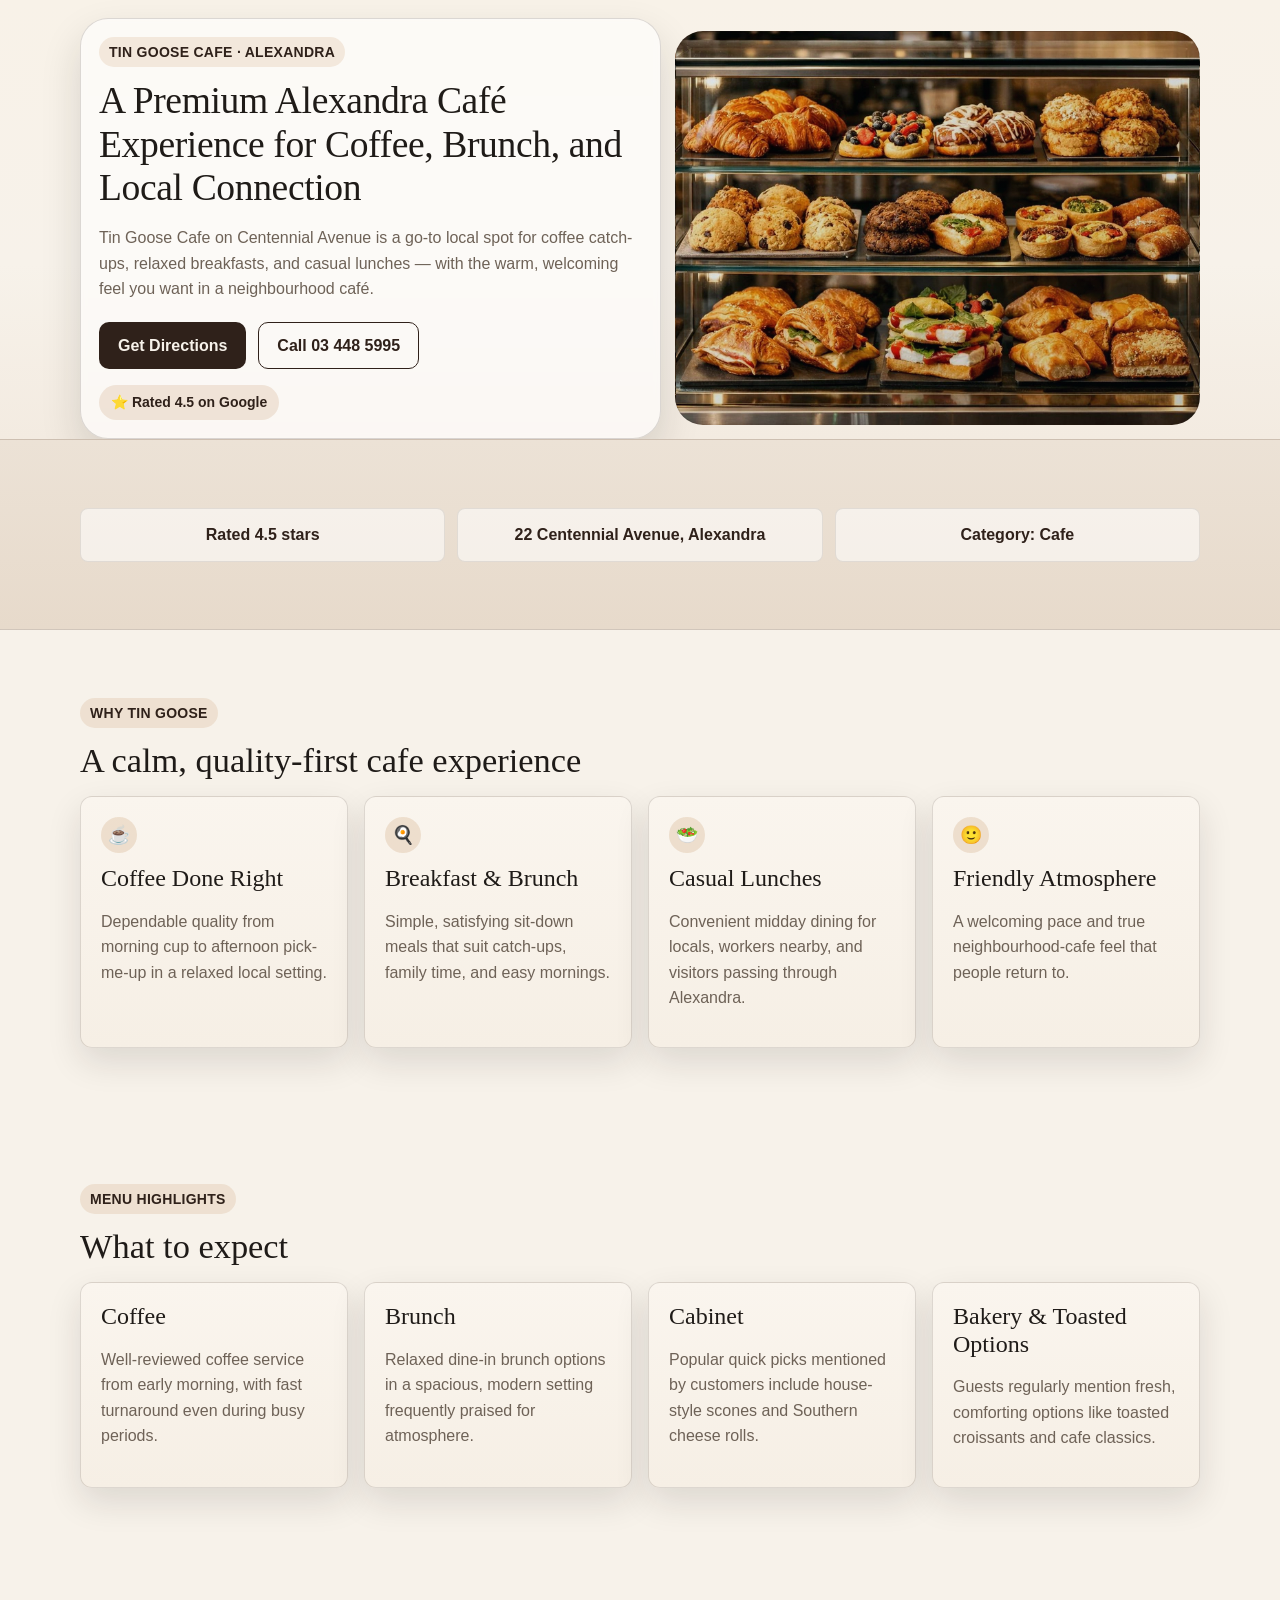
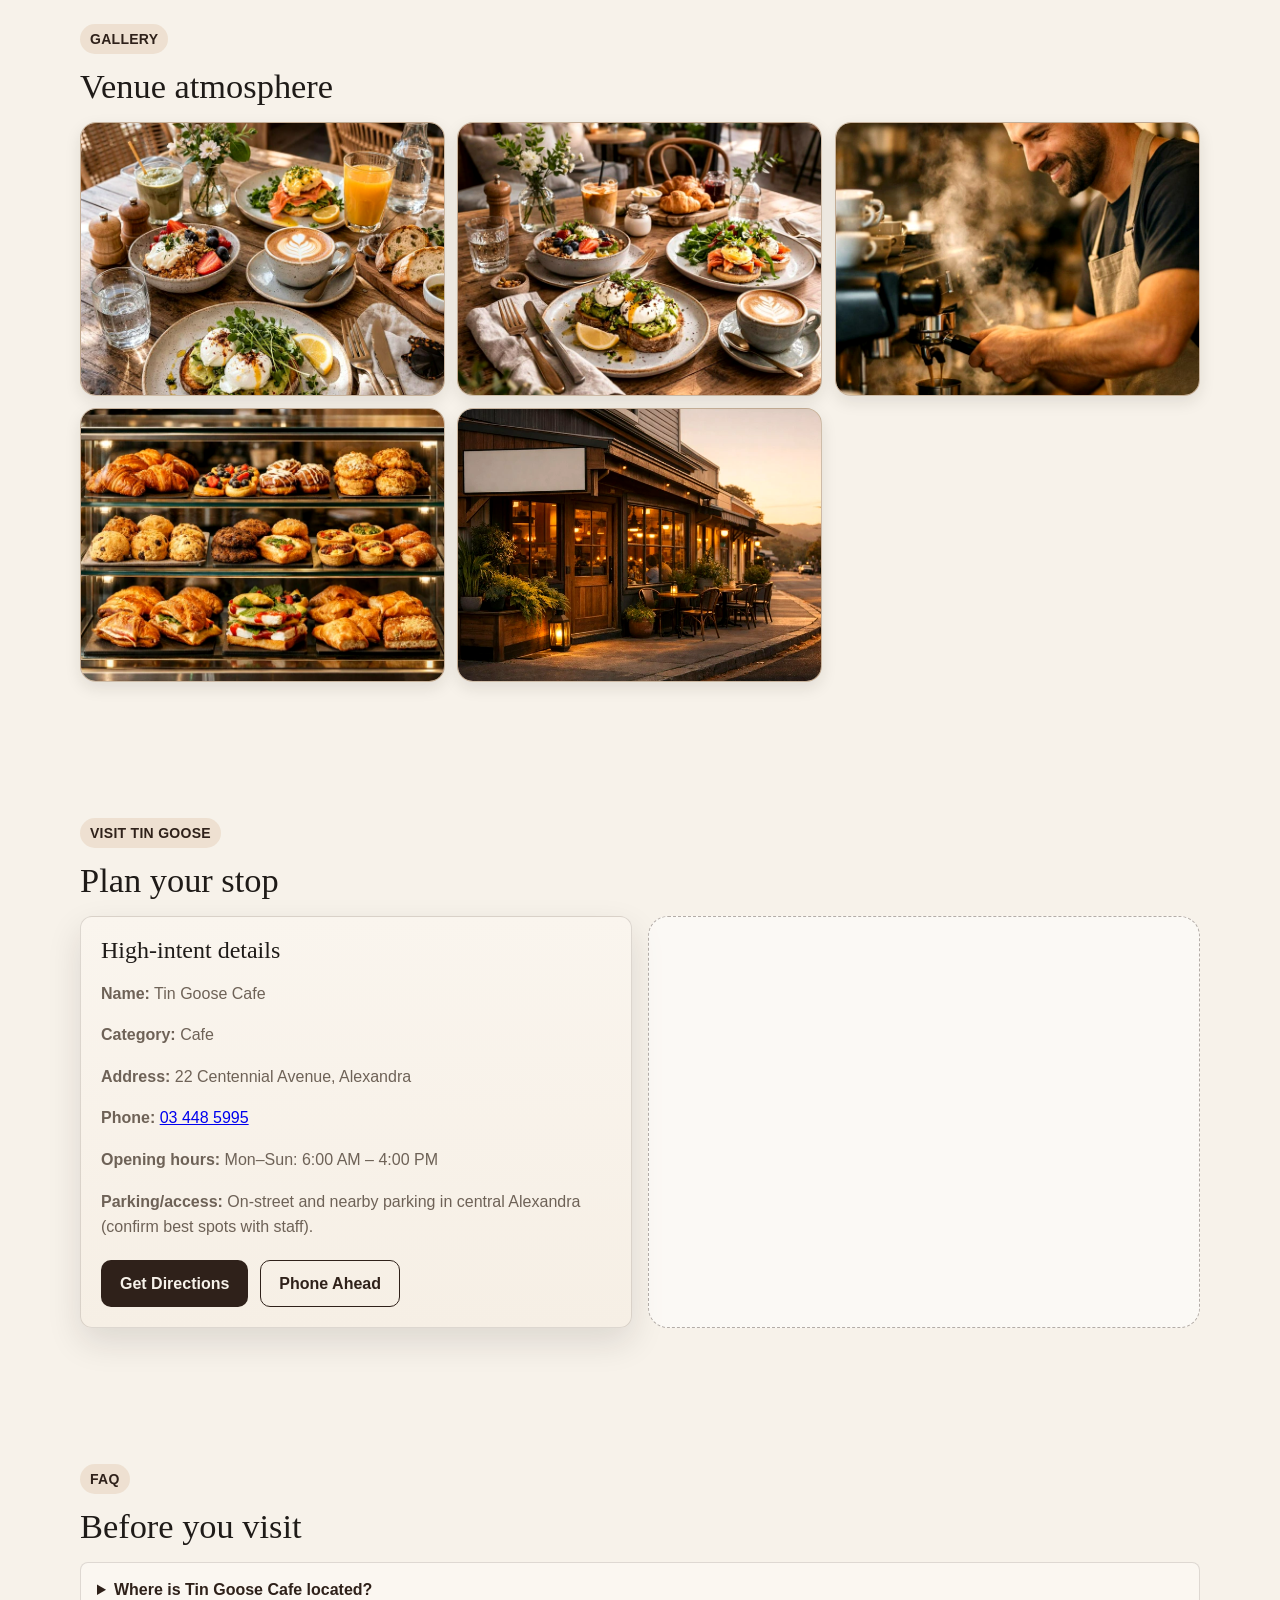
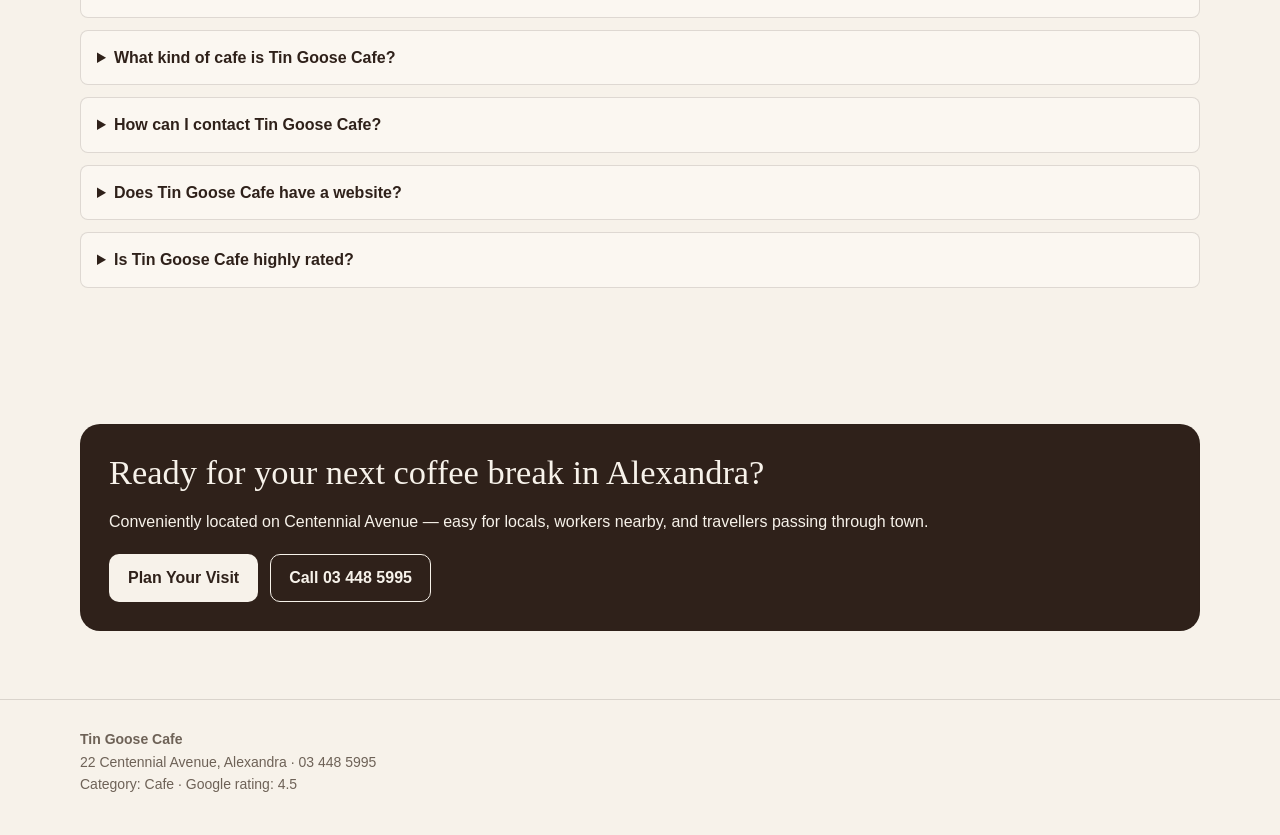
==== index.html @ fd3ae9ce "Refine hero: remove image overlay text, tighten spacing, improve composition" ====
<!doctype html>
<html lang="en-NZ">
<head>
  <meta charset="UTF-8" />
  <meta name="viewport" content="width=device-width, initial-scale=1.0" />
  <title>Tin Goose Cafe Alexandra | Coffee, Brunch & Casual Dining</title>
  <meta name="description" content="Visit Tin Goose Cafe at 22 Centennial Avenue, Alexandra. Enjoy quality coffee, relaxed meals, and friendly local service. Call 03 448 5995." />
  <meta property="og:title" content="Tin Goose Cafe Alexandra | Coffee, Brunch & Casual Dining" />
  <meta property="og:description" content="Modern Alexandra cafe with 4.5★ from 506+ ratings. Coffee, brunch, and friendly local service." />
  <meta property="og:type" content="website" />
  <meta property="og:url" content="https://fallengaming21-stack.github.io/central-otago-site-sample/" />
  <meta property="og:image" content="https://fallengaming21-stack.github.io/central-otago-site-sample/assets/photos/hero.webp" />
  <meta name="twitter:card" content="summary_large_image" />
  <meta name="twitter:title" content="Tin Goose Cafe Alexandra" />
  <meta name="twitter:description" content="Coffee, brunch, and casual dining in Alexandra." />
  <meta name="twitter:image" content="https://fallengaming21-stack.github.io/central-otago-site-sample/assets/photos/hero.webp" />
  <link rel="preload" as="image" href="assets/photos/cabinet.webp" />

  <style>
    .skip-link{position:absolute;left:-9999px;top:auto;width:1px;height:1px;overflow:hidden}
    .skip-link:focus{left:12px;top:12px;width:auto;height:auto;padding:10px 14px;background:#fff;color:#111;border-radius:8px;z-index:999}
    :root {
      --primary: #2F211A;
      --primary-deep: #241913;
      --bg-cream: #F7F2EA;
      --surface: #E9DDCF;
      --taupe: #B9A999;
      --text-secondary: #6E6257;
      --text-high: #1F1B18;
      --accent: #B5793E;
      --accent-soft: #D5A66D;
      --success: #3F6B57;

      --radius-sm: 8px;
      --radius-md: 12px;
      --radius-lg: 20px;
      --radius-hero: 28px;
      --content-width: 1120px;

      --ease-standard: cubic-bezier(0.22, 0.61, 0.36, 1);
      --shadow-desktop: 0 14px 34px rgba(31, 27, 24, 0.12);
    }

    * { box-sizing: border-box; }

    html, body {
      margin: 0;
      padding: 0;
      background: var(--bg-cream);
      color: var(--text-high);
      font-family: "Inter", "Avenir Next", "Segoe UI", "Helvetica Neue", Arial, sans-serif;
      font-size: 16px;
      line-height: 1.6;
      scroll-behavior: smooth;
    }

    img { max-width: 100%; display: block; }

    .container {
      width: min(var(--content-width), calc(100% - 40px));
      margin: 0 auto;
    }

    section { padding: 48px 0; }

    h1, h2, h3 {
      margin: 0 0 16px;
      color: var(--text-high);
      font-family: "Cormorant Garamond", "Iowan Old Style", "Times New Roman", serif;
      font-weight: 500;
      line-height: 1.15;
    }

    h1 { font-size: clamp(1.85rem, 4.2vw, 2.35rem); letter-spacing: -0.01em; }
    h2 { font-size: clamp(1.75rem, 4.2vw, 2.15rem); }
    h3 { font-size: clamp(1.25rem, 3vw, 1.5rem); }

    p { margin: 0 0 16px; color: var(--text-secondary); }

    .eyebrow {
      display: inline-block;
      margin-bottom: 12px;
      padding: 4px 10px;
      border-radius: 999px;
      background: rgba(181, 121, 62, 0.14);
      color: var(--primary);
      font-size: 14px;
      font-weight: 600;
      letter-spacing: 0.02em;
      text-transform: uppercase;
    }

    .btn-row {
      display: flex;
      flex-wrap: wrap;
      gap: 12px;
      margin-top: 20px;
    }

    .btn {
      display: inline-flex;
      align-items: center;
      justify-content: center;
      min-height: 44px;
      padding: 10px 18px;
      border-radius: 10px;
      border: 1.5px solid transparent;
      text-decoration: none;
      font-weight: 600;
      transition: transform 180ms var(--ease-standard), background-color 220ms var(--ease-standard), color 220ms var(--ease-standard), border-color 220ms var(--ease-standard);
    }

    .btn:focus-visible {
      outline: 3px solid var(--accent-soft);
      outline-offset: 2px;
    }

    .btn-primary {
      background: var(--primary);
      color: var(--bg-cream);
    }

    .btn-primary:hover { background: var(--primary-deep); transform: translateY(-1px); }

    .btn-secondary {
      border-color: var(--primary);
      color: var(--primary);
      background: transparent;
    }

    .btn-secondary:hover { background: rgba(47,33,26,0.06); transform: translateY(-1px); }

    .hero {
      padding-top: 18px;
      min-height: auto;
      background: linear-gradient(180deg, #f8f2e8 0%, #f7f2ea 60%, #f3ebe1 100%);
      position: relative;
      overflow: hidden;
    }

    .hero-grid {
      display: grid;
      gap: 14px;
      align-items: center;
    }

    .hero-card {
      background: rgba(255,255,255,0.62);
      border: 1px solid rgba(47,33,26,0.16);
      border-radius: var(--radius-hero);
      padding: 18px;
      backdrop-filter: blur(3px);
      box-shadow: 0 18px 40px rgba(31,27,24,.14);
    }

    .rating-chip {
      display: inline-flex;
      align-items: center;
      gap: 8px;
      margin-top: 16px;
      padding: 6px 12px;
      border-radius: 999px;
      background: rgba(181, 121, 62, 0.16);
      color: var(--primary);
      font-weight: 600;
      font-size: 14px;
    }

    .hero-visual {
      aspect-ratio: 4 / 3;
      position: relative;
      border-radius: var(--radius-hero);
      border: 1px solid rgba(47,33,26,0.14);
      background:
        radial-gradient(circle at 20% 20%, rgba(213,166,109,0.35), transparent 38%),
        radial-gradient(circle at 70% 70%, rgba(47,33,26,0.15), transparent 42%),
        linear-gradient(145deg, #f2e7d8, #ddc7af);
      display: grid;
      place-items: center;
      color: var(--primary);
      text-align: center;
      padding: 20px;
    }

    .hero-visual small { color: #f2e8dc; font-size: 14px; }

    .proof-strip {
      background: linear-gradient(180deg, #ece2d6, #e7dacb);
      border-top: 1px solid rgba(47,33,26,0.14);
      border-bottom: 1px solid rgba(47,33,26,0.14);
    }

    .proof-items {
      display: grid;
      gap: 12px;
      text-align: center;
    }

    .proof-item {
      padding: 13px 12px;
      border-radius: var(--radius-sm);
      background: rgba(255,255,255,0.55);
      border: 1px solid rgba(47,33,26,0.1);
      color: var(--primary);
      font-weight: 600;
    }

    .grid-3, .grid-4 {
      display: grid;
      gap: 16px;
    }

    .card {
      background: linear-gradient(180deg, #faf5ee, #f6efe5);
      border: 1px solid rgba(47,33,26,0.14);
      border-radius: var(--radius-md);
      padding: 20px;
    }

    .icon {
      width: 36px;
      height: 36px;
      border-radius: 50%;
      background: rgba(181,121,62,0.18);
      color: var(--primary);
      display: inline-grid;
      place-items: center;
      font-size: 18px;
      margin-bottom: 12px;
    }

    .gallery-grid {
      display: grid;
      gap: 12px;
      grid-template-columns: repeat(2, 1fr);
    }

    .gallery-tile {
      aspect-ratio: 4 / 3;
      border-radius: 16px;
      border: 1px solid rgba(47,33,26,0.14);
      background: linear-gradient(135deg, #ead8c3, #d8bea2);
      position: relative;
      overflow: hidden;
      box-shadow: 0 6px 16px rgba(31,27,24,.10);
    }

    .gallery-photo{
      position:absolute;
      inset:0;
      width:100%;
      height:100%;
      object-fit:cover;
      object-position:center;
      border-radius:14px;
      filter:saturate(1.05) contrast(1.03);
      transition: transform 260ms var(--ease-standard), filter 260ms var(--ease-standard);
    }

    .gallery-tile:hover .gallery-photo{
      transform: scale(1.03);
      filter:saturate(1.1) contrast(1.05);
    }

    .visit-grid {
      display: grid;
      gap: 16px;
    }

    .map-placeholder {
      min-height: 220px;
      border-radius: var(--radius-lg);
      border: 1px dashed rgba(47,33,26,0.35);
      background: rgba(255,255,255,0.5);
      display: grid;
      place-items: center;
      text-align: center;
      padding: 20px;
      color: var(--text-secondary);
    }

    details {
      border: 1px solid rgba(47,33,26,0.14);
      background: #fbf7f1;
      border-radius: var(--radius-sm);
      padding: 14px 16px;
    }

    details + details { margin-top: 12px; }

    summary {
      cursor: pointer;
      font-weight: 600;
      color: var(--primary);
    }

    .final-cta {
      background: var(--primary);
      color: var(--bg-cream);
      border-radius: var(--radius-lg);
      padding: 28px;
      border: 1px solid rgba(47,33,26,0.14);
    }

    .final-cta p, .final-cta h2 { color: var(--bg-cream); }

    footer {
      border-top: 1px solid rgba(47,33,26,0.14);
      padding: 28px 0 40px;
      color: var(--text-secondary);
      font-size: 14px;
    }

    .reveal {
      opacity: 0;
      transform: translateY(12px);
      transition: opacity 420ms var(--ease-standard), transform 420ms var(--ease-standard);
      will-change: opacity, transform;
    }

    .reveal.in {
      opacity: 1;
      transform: translateY(0);
    }

    
    .mobile-cta{position:fixed;left:10px;right:10px;bottom:10px;z-index:90;display:none;gap:10px;background:rgba(7,18,35,.92);border:1px solid rgba(255,255,255,.15);padding:10px;border-radius:12px;backdrop-filter:blur(6px)}
    .mobile-cta a{flex:1;text-align:center;padding:11px 10px;border-radius:10px;font-weight:700;text-decoration:none}
    .mobile-cta .call{background:var(--brand);color:#fff}
    .mobile-cta .dir{background:#fff;color:#1f1b18}

    @media (max-width: 720px){ .mobile-cta{display:flex;} body{padding-bottom:76px;} }

    @media (min-width: 700px) {
      section { padding: 56px 0; }
      .container { width: min(var(--content-width), calc(100% - 56px)); }
      .proof-items { grid-template-columns: repeat(3, 1fr); }
      .grid-3 { grid-template-columns: repeat(3, 1fr); }
      .grid-4 { grid-template-columns: repeat(2, 1fr); }
      .hero-grid { grid-template-columns: 1.05fr 0.95fr; }
      .visit-grid { grid-template-columns: 1fr 1fr; }
      .gallery-grid { grid-template-columns: repeat(3, 1fr); }
    }

    @media (min-width: 1000px) {
      section { padding: 68px 0; }
      .container { width: min(var(--content-width), calc(100% - 80px)); }
      .grid-4 { grid-template-columns: repeat(4, 1fr); }
      .card:hover { transform: translateY(-2px); border-color: rgba(47,33,26,.24); }
      .card { transition: transform 180ms var(--ease-standard), box-shadow 220ms var(--ease-standard), border-color 220ms var(--ease-standard); box-shadow: var(--shadow-desktop); }
    }

    @media (prefers-reduced-motion: reduce) {
      html { scroll-behavior: auto; }
      .reveal, .btn, .card { transition: none !important; }
      .reveal { opacity: 1; transform: none; }
    }
  </style>

  <script type="application/ld+json">
{
  "@context": "https://schema.org",
  "@type": "CafeOrCoffeeShop",
  "name": "Tin Goose Cafe",
  "telephone": "03 448 5995",
  "address": {
    "@type": "PostalAddress",
    "streetAddress": "22 Centennial Avenue",
    "addressLocality": "Alexandra",
    "postalCode": "9320",
    "addressCountry": "NZ"
  },
  "aggregateRating": {
    "@type": "AggregateRating",
    "ratingValue": "4.5",
    "reviewCount": "506"
  },
  "url": "https://fallengaming21-stack.github.io/central-otago-site-sample/",
  "sameAs": [
    "https://maps.google.com/?cid=2731913836006545641&g_mp=Cidnb29nbGUubWFwcy5wbGFjZXMudjEuUGxhY2VzLlNlYXJjaFRleHQQAhgEIAA"
  ],
  "openingHoursSpecification": [
    {
      "@type": "OpeningHoursSpecification",
      "dayOfWeek": "Monday",
      "opens": "6:00 AM",
      "closes": "4:00 PM"
    },
    {
      "@type": "OpeningHoursSpecification",
      "dayOfWeek": "Tuesday",
      "opens": "6:00 AM",
      "closes": "4:00 PM"
    },
    {
      "@type": "OpeningHoursSpecification",
      "dayOfWeek": "Wednesday",
      "opens": "6:00 AM",
      "closes": "4:00 PM"
    },
    {
      "@type": "OpeningHoursSpecification",
      "dayOfWeek": "Thursday",
      "opens": "6:00 AM",
      "closes": "4:00 PM"
    },
    {
      "@type": "OpeningHoursSpecification",
      "dayOfWeek": "Friday",
      "opens": "6:00 AM",
      "closes": "4:00 PM"
    },
    {
      "@type": "OpeningHoursSpecification",
      "dayOfWeek": "Saturday",
      "opens": "6:00 AM",
      "closes": "4:00 PM"
    },
    {
      "@type": "OpeningHoursSpecification",
      "dayOfWeek": "Sunday",
      "opens": "6:00 AM",
      "closes": "4:00 PM"
    }
  ]
}
  </script>
</head>
<body>
  <a href="#main-content" class="skip-link">Skip to main content</a>
  <header class="hero">
    <div class="container hero-grid">
      <div class="hero-card reveal">
        <span class="eyebrow">Tin Goose Cafe · Alexandra</span>
        <h1>A Premium Alexandra Café Experience for Coffee, Brunch, and Local Connection</h1>
        <p>Tin Goose Cafe on Centennial Avenue is a go-to local spot for coffee catch-ups, relaxed breakfasts, and casual lunches — with the warm, welcoming feel you want in a neighbourhood café.</p>
        <div class="btn-row">
          <a class="btn btn-primary" href="https://maps.google.com/?q=22+Centennial+Avenue+Alexandra+New+Zealand" aria-label="Get directions to Tin Goose Cafe in Alexandra">Get Directions</a>
          <a class="btn btn-secondary" href="tel:034485995" aria-label="Call Tin Goose Cafe on 03 448 5995">Call 03 448 5995</a>
        </div>
        <div class="rating-chip" aria-label="Google rating">⭐ Rated 4.5 on Google</div>
      </div>
      <div class="hero-visual reveal" role="img" aria-label="Tin Goose Cafe exterior concept image" style="background-image:linear-gradient(140deg, rgba(7,16,29,.10), rgba(7,16,29,.22)), url('assets/photos/exterior.webp'); background-size:cover; background-position:center;"></div>
    </div>
  </header>

  <main id="main-content">
  <section class="proof-strip" aria-label="Social proof">
    <div class="container proof-items reveal">
      <div class="proof-item">Rated 4.5 stars</div>
      <div class="proof-item">22 Centennial Avenue, Alexandra</div>
      <div class="proof-item">Category: Cafe</div>
    </div>
  </section>

  <section>
    <div class="container">
      <span class="eyebrow reveal">Why Tin Goose</span>
      <h2 class="reveal">A calm, quality-first cafe experience</h2>
      <div class="grid-4">
        <article class="card reveal">
          <div class="icon" aria-hidden="true">☕</div>
          <h3>Coffee Done Right</h3>
          <p>Dependable quality from morning cup to afternoon pick-me-up in a relaxed local setting.</p>
        </article>
        <article class="card reveal">
          <div class="icon" aria-hidden="true">🍳</div>
          <h3>Breakfast & Brunch</h3>
          <p>Simple, satisfying sit-down meals that suit catch-ups, family time, and easy mornings.</p>
        </article>
        <article class="card reveal">
          <div class="icon" aria-hidden="true">🥗</div>
          <h3>Casual Lunches</h3>
          <p>Convenient midday dining for locals, workers nearby, and visitors passing through Alexandra.</p>
        </article>
        <article class="card reveal">
          <div class="icon" aria-hidden="true">🙂</div>
          <h3>Friendly Atmosphere</h3>
          <p>A welcoming pace and true neighbourhood-cafe feel that people return to.</p>
        </article>
      </div>
    </div>
  </section>

  <section>
    <div class="container">
      <span class="eyebrow reveal">Menu Highlights</span>
      <h2 class="reveal">What to expect</h2>
      <div class="grid-4">
        <article class="card reveal"><h3>Coffee</h3><p>Well-reviewed coffee service from early morning, with fast turnaround even during busy periods.</p></article>
        <article class="card reveal"><h3>Brunch</h3><p>Relaxed dine-in brunch options in a spacious, modern setting frequently praised for atmosphere.</p></article>
        <article class="card reveal"><h3>Cabinet</h3><p>Popular quick picks mentioned by customers include house-style scones and Southern cheese rolls.</p></article>
        <article class="card reveal"><h3>Bakery & Toasted Options</h3><p>Guests regularly mention fresh, comforting options like toasted croissants and cafe classics.</p></article>
      </div>
    </div>
  </section>

  <section>
    <div class="container">
      <span class="eyebrow reveal">Gallery</span>
      <h2 class="reveal">Venue atmosphere</h2>
      <div class="gallery-grid">
        <div class="gallery-tile reveal"><img class="gallery-photo" src="assets/photos/hero.webp" alt="Cafe interior concept" loading="lazy"/></div>
        <div class="gallery-tile reveal"><img class="gallery-photo" src="assets/photos/coffee.webp" alt="Coffee and pastry concept" loading="lazy"/></div>
        <div class="gallery-tile reveal"><img class="gallery-photo" src="assets/photos/brunch.webp" alt="Brunch table concept" loading="lazy"/></div>
        <div class="gallery-tile reveal"><img class="gallery-photo" src="assets/photos/exterior.webp" alt="Cafe exterior concept" loading="lazy"/></div>
        <div class="gallery-tile reveal"><img class="gallery-photo" src="assets/photos/cabinet.webp" alt="Cabinet and counter concept" loading="lazy"/></div>
      </div>
    </div>
  </section>

  <section>
    <div class="container">
      <span class="eyebrow reveal">Visit Tin Goose</span>
      <h2 class="reveal">Plan your stop</h2>
      <div class="visit-grid">
        <article class="card reveal">
          <h3>High-intent details</h3>
          <p><strong>Name:</strong> Tin Goose Cafe</p>
          <p><strong>Category:</strong> Cafe</p>
          <p><strong>Address:</strong> 22 Centennial Avenue, Alexandra</p>
          <p><strong>Phone:</strong> <a href="tel:034485995">03 448 5995</a></p>
          <p><strong>Opening hours:</strong> Mon–Sun: 6:00 AM – 4:00 PM</p>
          <p><strong>Parking/access:</strong> On-street and nearby parking in central Alexandra (confirm best spots with staff).</p>
          <div class="btn-row">
            <a class="btn btn-primary" href="https://maps.google.com/?q=22+Centennial+Avenue+Alexandra+New+Zealand" aria-label="Open map directions to Tin Goose Cafe">Get Directions</a>
            <a class="btn btn-secondary" href="tel:034485995" aria-label="Phone Tin Goose Cafe before visiting">Phone Ahead</a>
          </div>
        </article>
        <aside class="map-placeholder reveal" aria-label="Map and review highlights" style="padding:0;overflow:hidden">
          <iframe title="Tin Goose Cafe map" src="https://www.google.com/maps?q=22+Centennial+Avenue+Alexandra+9320&output=embed" style="width:100%;height:100%;min-height:260px;border:0"></iframe>
        </aside>
      </div>
    </div>
  </section>


  <section>
    <div class="container">
      <span class="eyebrow reveal">FAQ</span>
      <h2 class="reveal">Before you visit</h2>
      <div class="reveal">
        <details>
          <summary>Where is Tin Goose Cafe located?</summary>
          <p>Tin Goose Cafe is at <strong>22 Centennial Avenue, Alexandra</strong>.</p>
        </details>
        <details>
          <summary>What kind of cafe is Tin Goose Cafe?</summary>
          <p>It is a <strong>local cafe</strong> focused on coffee and casual dine-in experiences.</p>
        </details>
        <details>
          <summary>How can I contact Tin Goose Cafe?</summary>
          <p>You can call <a href="tel:034485995"><strong>03 448 5995</strong></a>.</p>
        </details>
        <details>
          <summary>Does Tin Goose Cafe have a website?</summary>
          <p>A website is not currently listed. For now, call directly or visit in person.</p>
        </details>
        <details>
          <summary>Is Tin Goose Cafe highly rated?</summary>
          <p>Tin Goose Cafe has a <strong>4.5 rating</strong>.</p>
        </details>
      </div>
    </div>
  </section>

  <section>
    <div class="container final-cta reveal">
      <h2>Ready for your next coffee break in Alexandra?</h2>
      <p>Conveniently located on Centennial Avenue — easy for locals, workers nearby, and travellers passing through town.</p>
      <div class="btn-row">
        <a class="btn btn-primary" href="https://maps.google.com/?q=22+Centennial+Avenue+Alexandra+New+Zealand" aria-label="Plan your visit to Tin Goose Cafe in Alexandra" style="background:#F7F2EA;color:#2F211A;">Plan Your Visit</a>
        <a class="btn btn-secondary" href="tel:034485995" aria-label="Call Tin Goose Cafe now" style="border-color:#F7F2EA;color:#F7F2EA;">Call 03 448 5995</a>
      </div>
    </div>
  </section>

  <footer>
    <div class="container">
      <strong>Tin Goose Cafe</strong><br />
      22 Centennial Avenue, Alexandra · 03 448 5995<br />
      Category: Cafe · Google rating: 4.5
    </div>
  </footer>
  </main>

  <script>
    (function () {
      if (window.matchMedia('(prefers-reduced-motion: reduce)').matches) return;
      const io = new IntersectionObserver((entries) => {
        entries.forEach((entry) => {
          if (entry.isIntersecting) {
            entry.target.classList.add('in');
            io.unobserve(entry.target);
          }
        });
      }, { threshold: 0.12 });

      document.querySelectorAll('.reveal').forEach((el) => io.observe(el));
    })();
  </script>

  <div class="mobile-cta" aria-label="Quick actions">
    <a class="call" href="tel:034485995" aria-label="Call Tin Goose Cafe">Call now</a>
    <a class="dir" href="https://maps.google.com/?cid=2731913836006545641&g_mp=Cidnb29nbGUubWFwcy5wbGFjZXMudjEuUGxhY2VzLlNlYXJjaFRleHQQAhgEIAA" aria-label="Open directions">Directions</a>
  </div>

</body>
</html>
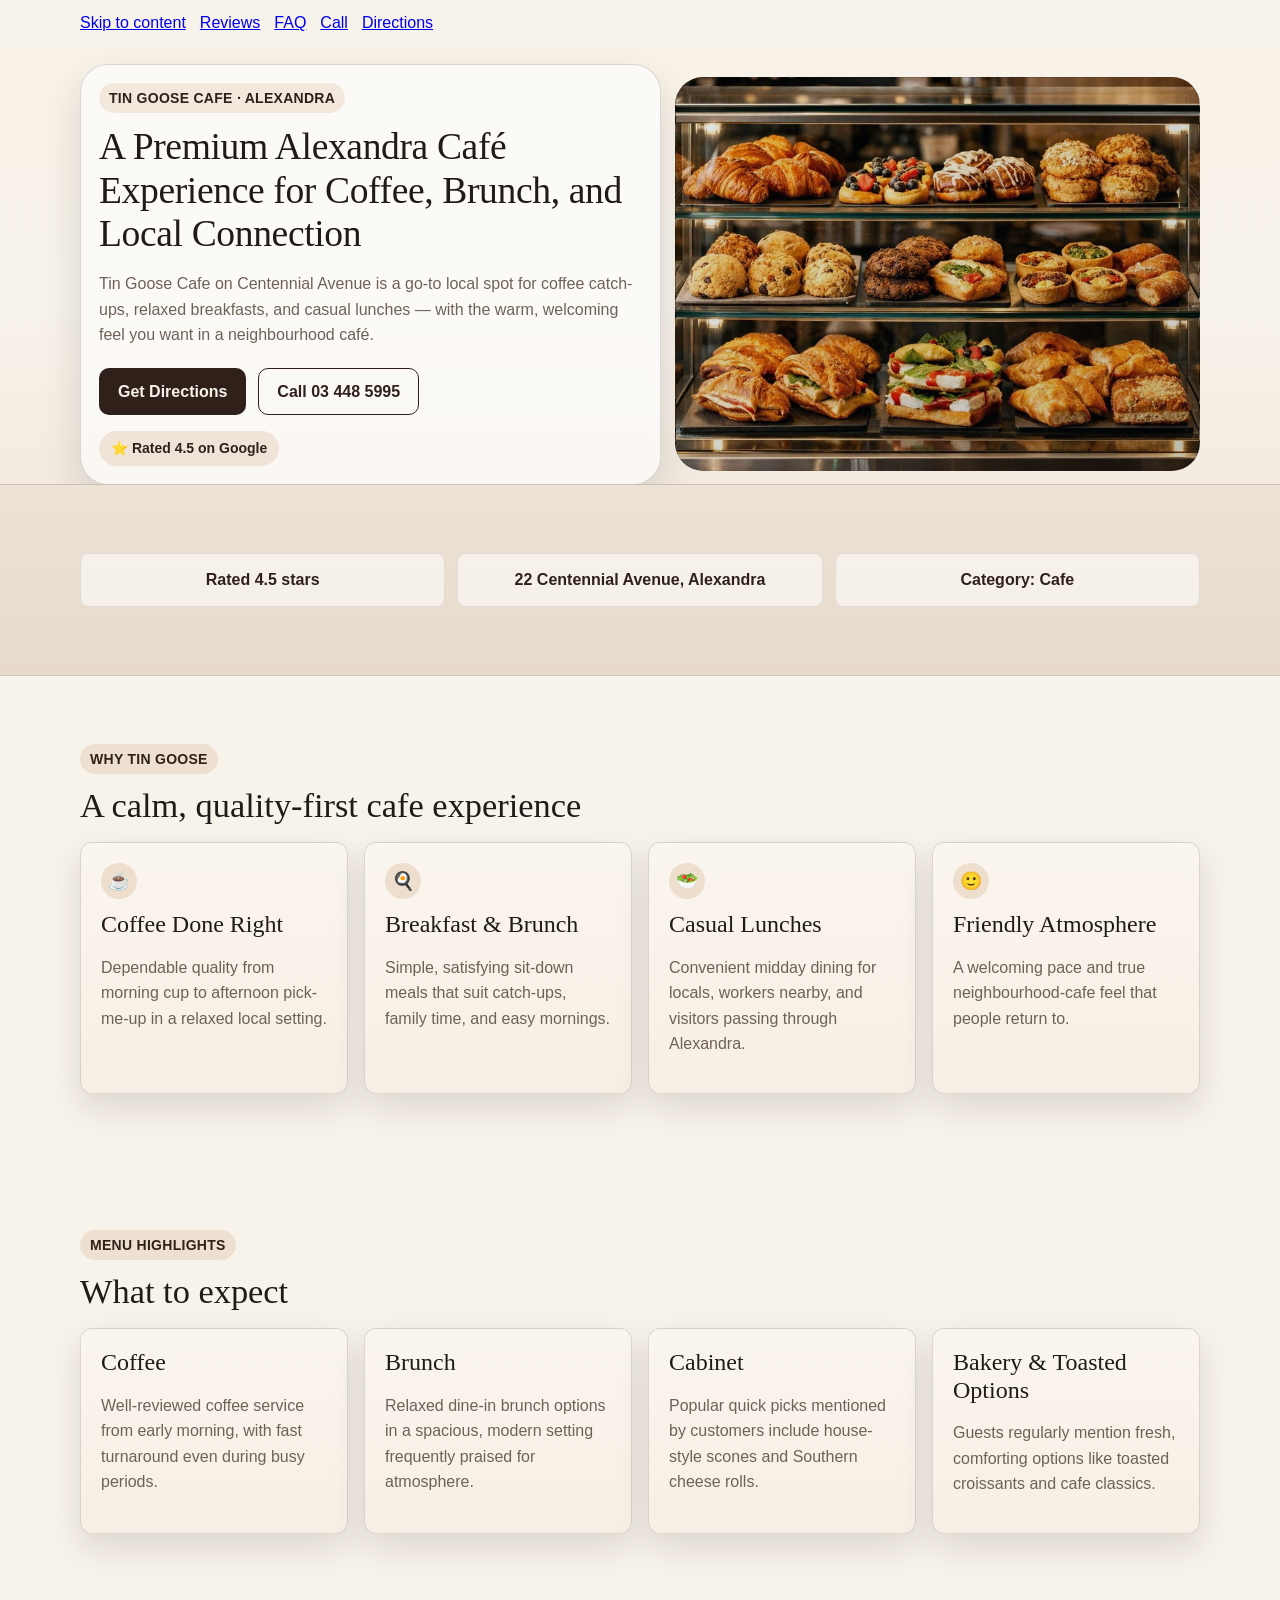
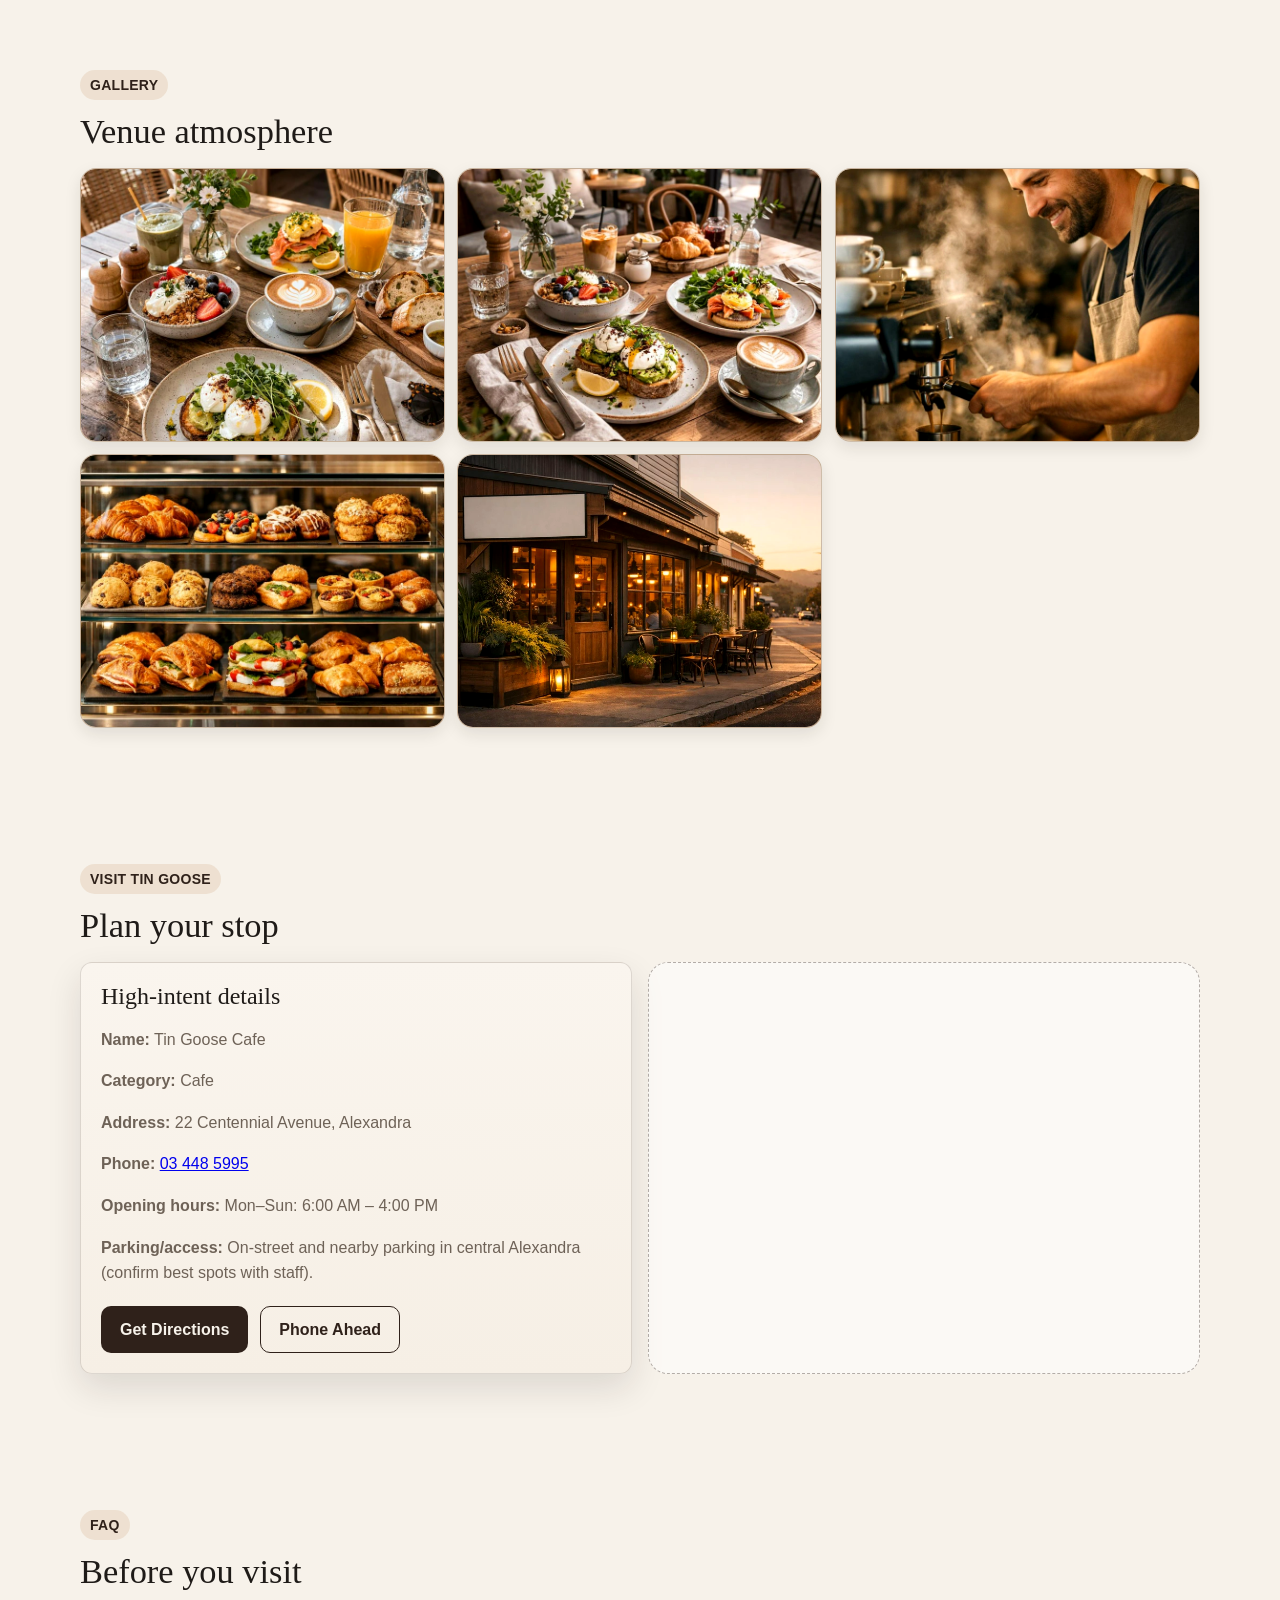
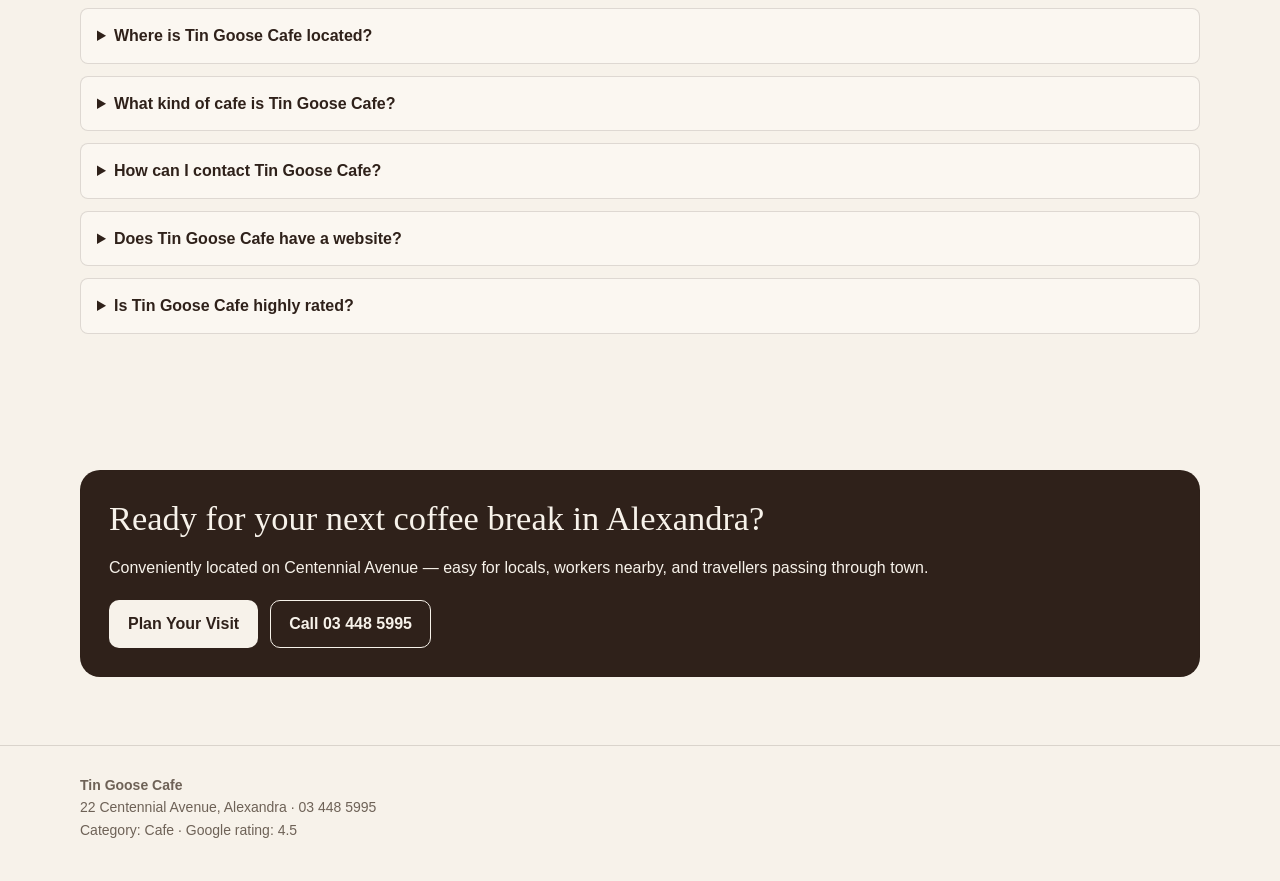
==== commit 8f611e9d: "Run accessibility pass and apply keyboard/navigation hardening" ====
--- a/index.html
+++ b/index.html
@@ -115,6 +115,12 @@
       outline-offset: 2px;
     }
 
+    a:focus-visible, button:focus-visible, summary:focus-visible, input:focus-visible, textarea:focus-visible, select:focus-visible {
+      outline: 3px solid var(--accent-soft);
+      outline-offset: 2px;
+      border-radius: 8px;
+    }
+
     .btn-primary {
       background: var(--primary);
       color: var(--bg-cream);
@@ -324,7 +330,7 @@
     }
 
     
-    .mobile-cta{position:fixed;left:10px;right:10px;bottom:10px;z-index:90;display:none;gap:10px;background:rgba(7,18,35,.92);border:1px solid rgba(255,255,255,.15);padding:10px;border-radius:12px;backdrop-filter:blur(6px)}
+    .mobile-cta{position:fixed;left:10px;right:10px;bottom:max(10px, env(safe-area-inset-bottom));z-index:90;display:none;gap:10px;background:rgba(7,18,35,.92);border:1px solid rgba(255,255,255,.15);padding:10px;border-radius:12px;backdrop-filter:blur(6px)}
     .mobile-cta a{flex:1;text-align:center;padding:11px 10px;border-radius:10px;font-weight:700;text-decoration:none}
     .mobile-cta .call{background:var(--brand);color:#fff}
     .mobile-cta .dir{background:#fff;color:#1f1b18}
@@ -428,6 +434,17 @@
 </head>
 <body>
   <a href="#main-content" class="skip-link">Skip to main content</a>
+  
+  <nav class="top-nav" aria-label="Primary">
+    <div class="container" style="display:flex;gap:14px;flex-wrap:wrap;padding:10px 0">
+      <a href="#main-content">Skip to content</a>
+      <a href="#reviews">Reviews</a>
+      <a href="#faq">FAQ</a>
+      <a href="tel:034485995">Call</a>
+      <a href="https://maps.google.com/?q=22+Centennial+Avenue+Alexandra+New+Zealand" target="_blank" rel="noopener noreferrer">Directions</a>
+    </div>
+  </nav>
+
   <header class="hero">
     <div class="container hero-grid">
       <div class="hero-card reveal">
@@ -435,7 +452,7 @@
         <h1>A Premium Alexandra Café Experience for Coffee, Brunch, and Local Connection</h1>
         <p>Tin Goose Cafe on Centennial Avenue is a go-to local spot for coffee catch-ups, relaxed breakfasts, and casual lunches — with the warm, welcoming feel you want in a neighbourhood café.</p>
         <div class="btn-row">
-          <a class="btn btn-primary" href="https://maps.google.com/?q=22+Centennial+Avenue+Alexandra+New+Zealand" aria-label="Get directions to Tin Goose Cafe in Alexandra">Get Directions</a>
+          <a class="btn btn-primary" href="https://maps.google.com/?q=22+Centennial+Avenue+Alexandra+New+Zealand" target="_blank" rel="noopener noreferrer" aria-label="Get directions to Tin Goose Cafe in Alexandra">Get Directions</a>
           <a class="btn btn-secondary" href="tel:034485995" aria-label="Call Tin Goose Cafe on 03 448 5995">Call 03 448 5995</a>
         </div>
         <div class="rating-chip" aria-label="Google rating">⭐ Rated 4.5 on Google</div>
@@ -519,11 +536,11 @@
           <p><strong>Name:</strong> Tin Goose Cafe</p>
           <p><strong>Category:</strong> Cafe</p>
           <p><strong>Address:</strong> 22 Centennial Avenue, Alexandra</p>
-          <p><strong>Phone:</strong> <a href="tel:034485995">03 448 5995</a></p>
+          <p><strong>Phone:</strong> <a href="tel:034485995" aria-label="Call Tin Goose Cafe on 03 448 5995">03 448 5995</a></p>
           <p><strong>Opening hours:</strong> Mon–Sun: 6:00 AM – 4:00 PM</p>
           <p><strong>Parking/access:</strong> On-street and nearby parking in central Alexandra (confirm best spots with staff).</p>
           <div class="btn-row">
-            <a class="btn btn-primary" href="https://maps.google.com/?q=22+Centennial+Avenue+Alexandra+New+Zealand" aria-label="Open map directions to Tin Goose Cafe">Get Directions</a>
+            <a class="btn btn-primary" href="https://maps.google.com/?q=22+Centennial+Avenue+Alexandra+New+Zealand" target="_blank" rel="noopener noreferrer" aria-label="Open map directions to Tin Goose Cafe">Get Directions</a>
             <a class="btn btn-secondary" href="tel:034485995" aria-label="Phone Tin Goose Cafe before visiting">Phone Ahead</a>
           </div>
         </article>
@@ -569,7 +586,7 @@
       <h2>Ready for your next coffee break in Alexandra?</h2>
       <p>Conveniently located on Centennial Avenue — easy for locals, workers nearby, and travellers passing through town.</p>
       <div class="btn-row">
-        <a class="btn btn-primary" href="https://maps.google.com/?q=22+Centennial+Avenue+Alexandra+New+Zealand" aria-label="Plan your visit to Tin Goose Cafe in Alexandra" style="background:#F7F2EA;color:#2F211A;">Plan Your Visit</a>
+        <a class="btn btn-primary" href="https://maps.google.com/?q=22+Centennial+Avenue+Alexandra+New+Zealand" target="_blank" rel="noopener noreferrer" aria-label="Plan your visit to Tin Goose Cafe in Alexandra" style="background:#F7F2EA;color:#2F211A;">Plan Your Visit</a>
         <a class="btn btn-secondary" href="tel:034485995" aria-label="Call Tin Goose Cafe now" style="border-color:#F7F2EA;color:#F7F2EA;">Call 03 448 5995</a>
       </div>
     </div>
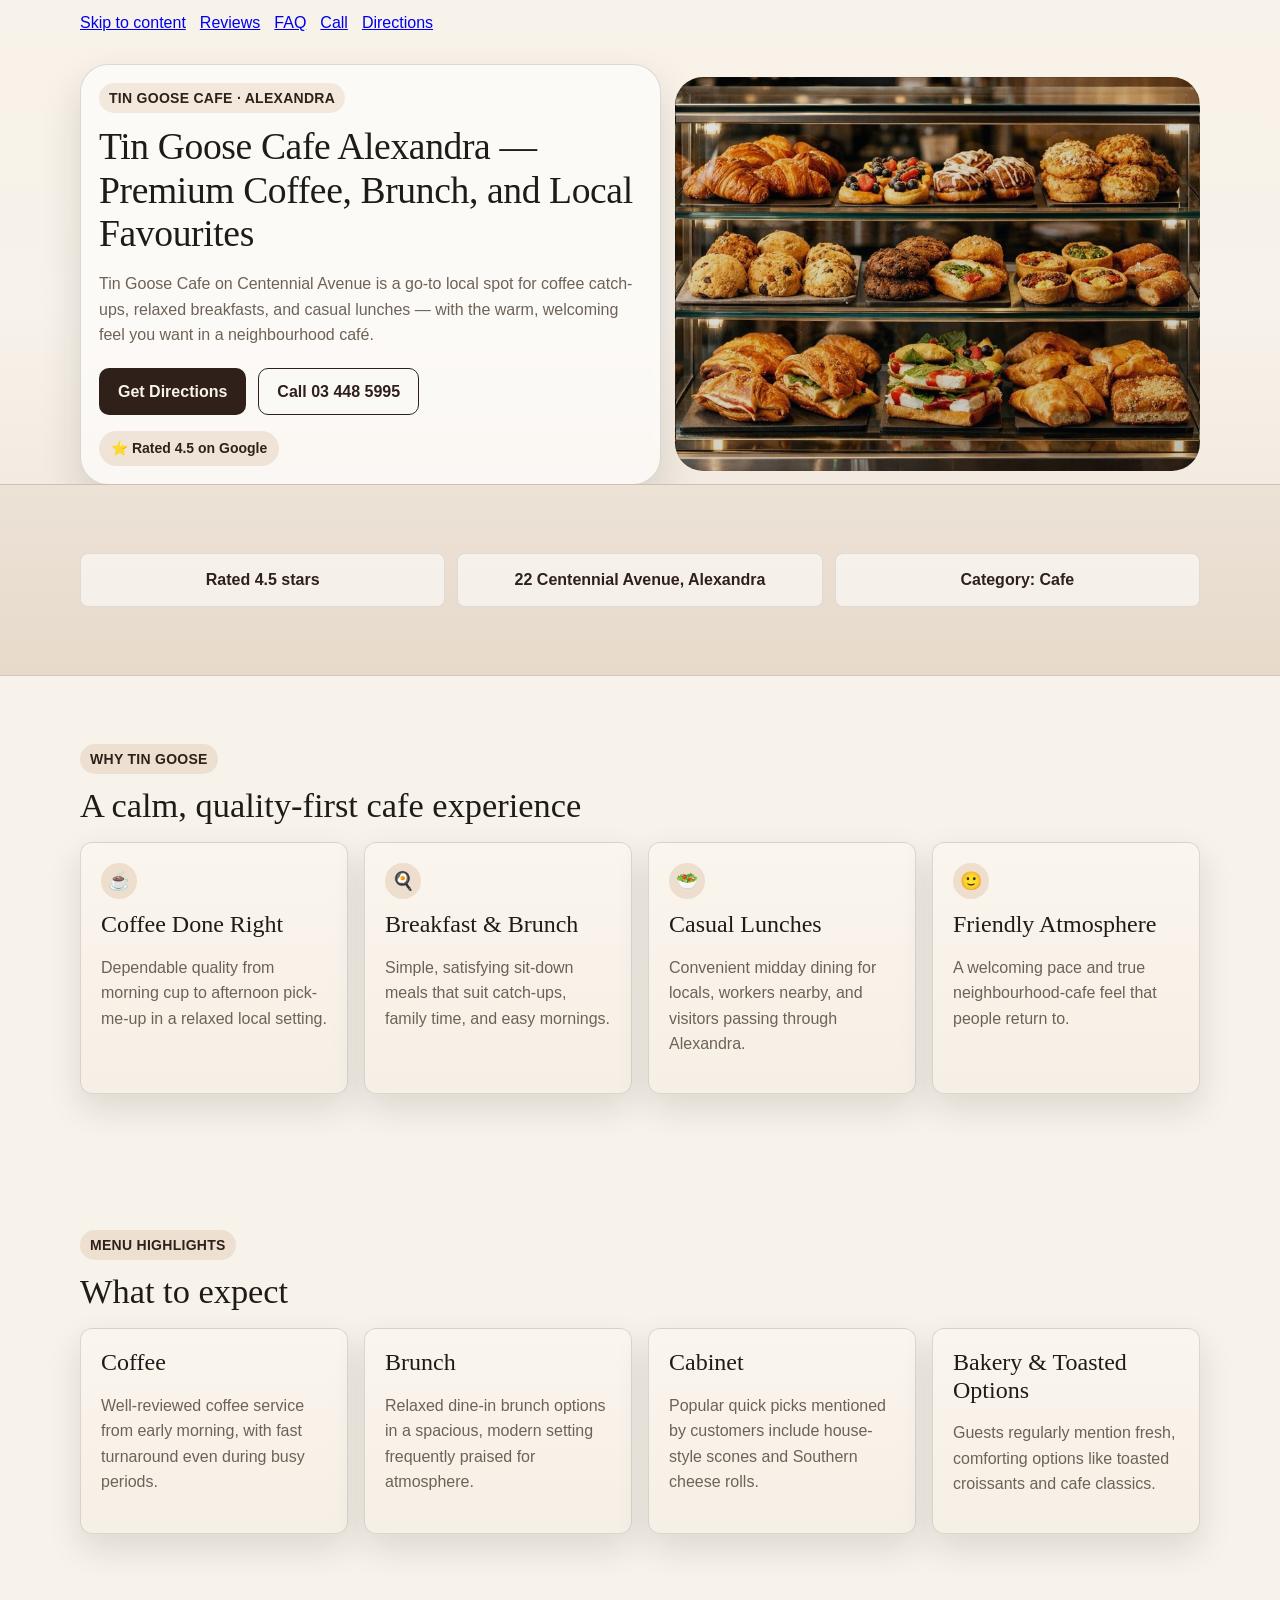
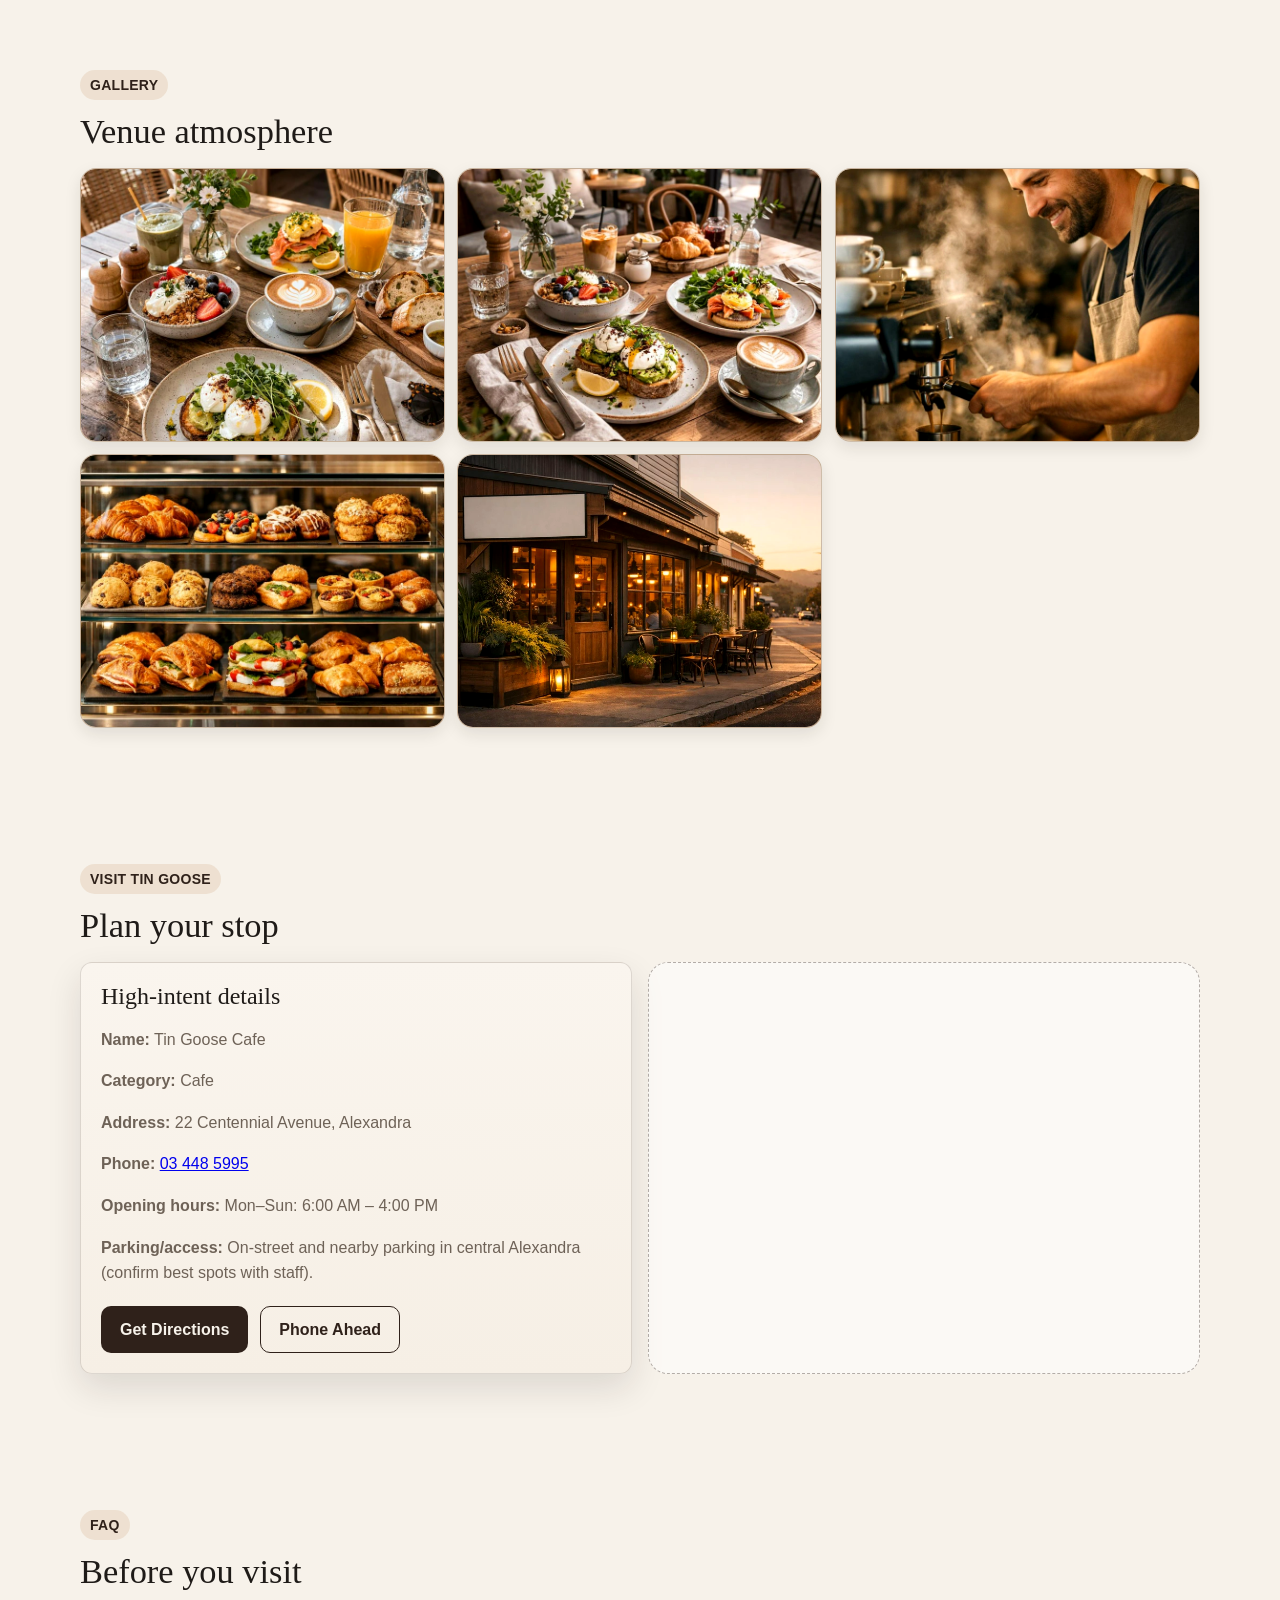
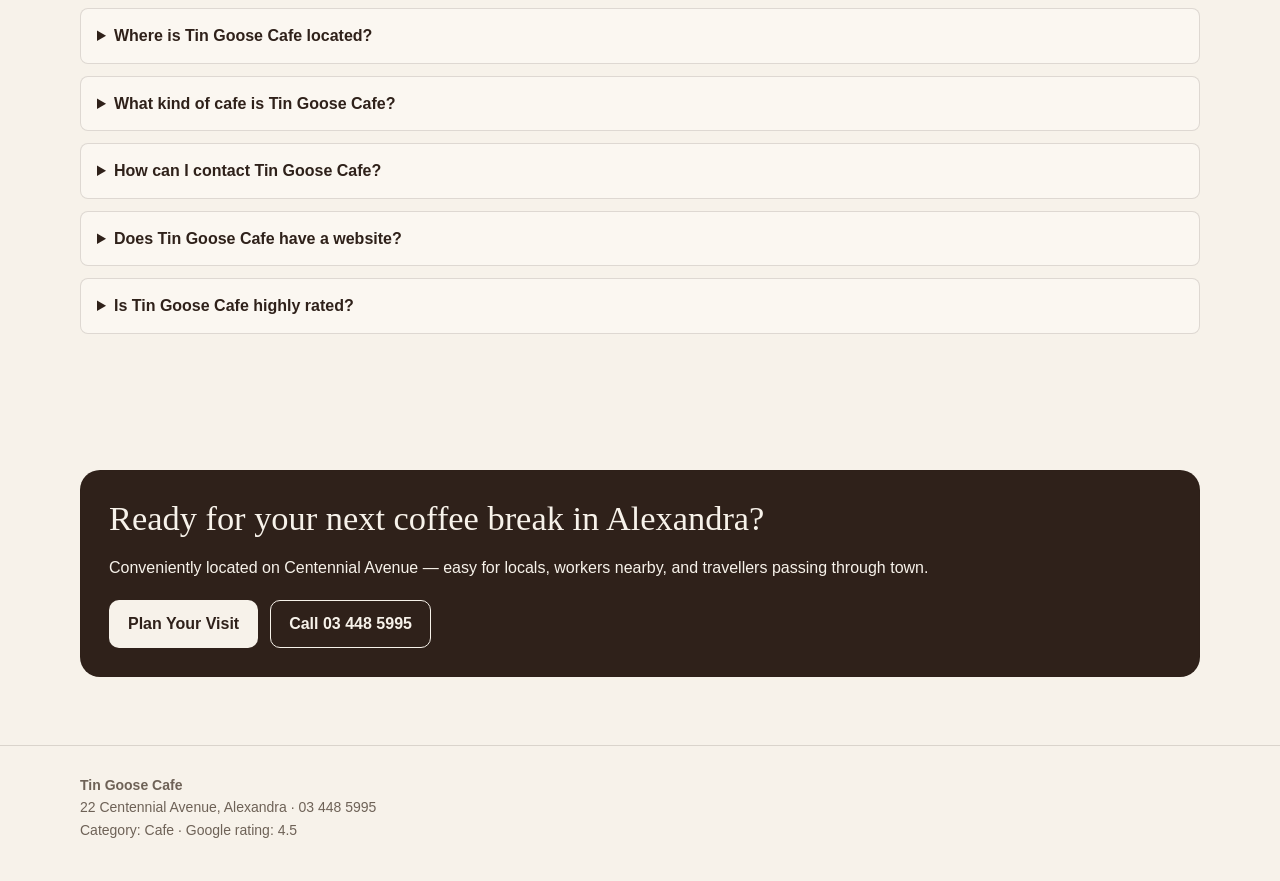
==== commit 219ef643: "Apply website-seo pass: canonical, robots, FAQ schema, and metadata refinement" ====
--- a/index.html
+++ b/index.html
@@ -3,15 +3,19 @@
 <head>
   <meta charset="UTF-8" />
   <meta name="viewport" content="width=device-width, initial-scale=1.0" />
-  <title>Tin Goose Cafe Alexandra | Coffee, Brunch & Casual Dining</title>
-  <meta name="description" content="Visit Tin Goose Cafe at 22 Centennial Avenue, Alexandra. Enjoy quality coffee, relaxed meals, and friendly local service. Call 03 448 5995." />
-  <meta property="og:title" content="Tin Goose Cafe Alexandra | Coffee, Brunch & Casual Dining" />
+  <title>Tin Goose Cafe Alexandra NZ | Coffee, Brunch & Cafe Hours</title>
+  <meta name="description" content="Tin Goose Cafe in Alexandra, NZ — coffee, brunch, cabinet food, and friendly local service. Open daily 6:00am–4:00pm. Call 03 448 5995." />
+  <meta name="robots" content="index,follow,max-image-preview:large" />
+  <link rel="canonical" href="https://fallengaming21-stack.github.io/central-otago-site-sample/" />
+  <meta property="og:title" content="Tin Goose Cafe Alexandra NZ | Coffee, Brunch & Cafe Hours" />
   <meta property="og:description" content="Modern Alexandra cafe with 4.5★ from 506+ ratings. Coffee, brunch, and friendly local service." />
   <meta property="og:type" content="website" />
+  <meta property="og:site_name" content="Tin Goose Cafe" />
+  <meta property="og:locale" content="en_NZ" />
   <meta property="og:url" content="https://fallengaming21-stack.github.io/central-otago-site-sample/" />
   <meta property="og:image" content="https://fallengaming21-stack.github.io/central-otago-site-sample/assets/photos/hero.webp" />
   <meta name="twitter:card" content="summary_large_image" />
-  <meta name="twitter:title" content="Tin Goose Cafe Alexandra" />
+  <meta name="twitter:title" content="Tin Goose Cafe Alexandra NZ" />
   <meta name="twitter:description" content="Coffee, brunch, and casual dining in Alexandra." />
   <meta name="twitter:image" content="https://fallengaming21-stack.github.io/central-otago-site-sample/assets/photos/hero.webp" />
   <link rel="preload" as="image" href="assets/photos/cabinet.webp" />
@@ -431,6 +435,39 @@
   ]
 }
   </script>
+
+  <script type="application/ld+json">
+{
+  "@context": "https://schema.org",
+  "@type": "FAQPage",
+  "mainEntity": [
+    {
+      "@type": "Question",
+      "name": "Where is Tin Goose Cafe located?",
+      "acceptedAnswer": {
+        "@type": "Answer",
+        "text": "Tin Goose Cafe is at 22 Centennial Avenue, Alexandra, New Zealand."
+      }
+    },
+    {
+      "@type": "Question",
+      "name": "How can I contact Tin Goose Cafe?",
+      "acceptedAnswer": {
+        "@type": "Answer",
+        "text": "Call Tin Goose Cafe on 03 448 5995."
+      }
+    },
+    {
+      "@type": "Question",
+      "name": "What are Tin Goose Cafe opening hours?",
+      "acceptedAnswer": {
+        "@type": "Answer",
+        "text": "Open daily from 6:00 AM to 4:00 PM."
+      }
+    }
+  ]
+}
+  </script>
 </head>
 <body>
   <a href="#main-content" class="skip-link">Skip to main content</a>
@@ -449,7 +486,7 @@
     <div class="container hero-grid">
       <div class="hero-card reveal">
         <span class="eyebrow">Tin Goose Cafe · Alexandra</span>
-        <h1>A Premium Alexandra Café Experience for Coffee, Brunch, and Local Connection</h1>
+        <h1>Tin Goose Cafe Alexandra — Premium Coffee, Brunch, and Local Favourites</h1>
         <p>Tin Goose Cafe on Centennial Avenue is a go-to local spot for coffee catch-ups, relaxed breakfasts, and casual lunches — with the warm, welcoming feel you want in a neighbourhood café.</p>
         <div class="btn-row">
           <a class="btn btn-primary" href="https://maps.google.com/?q=22+Centennial+Avenue+Alexandra+New+Zealand" target="_blank" rel="noopener noreferrer" aria-label="Get directions to Tin Goose Cafe in Alexandra">Get Directions</a>
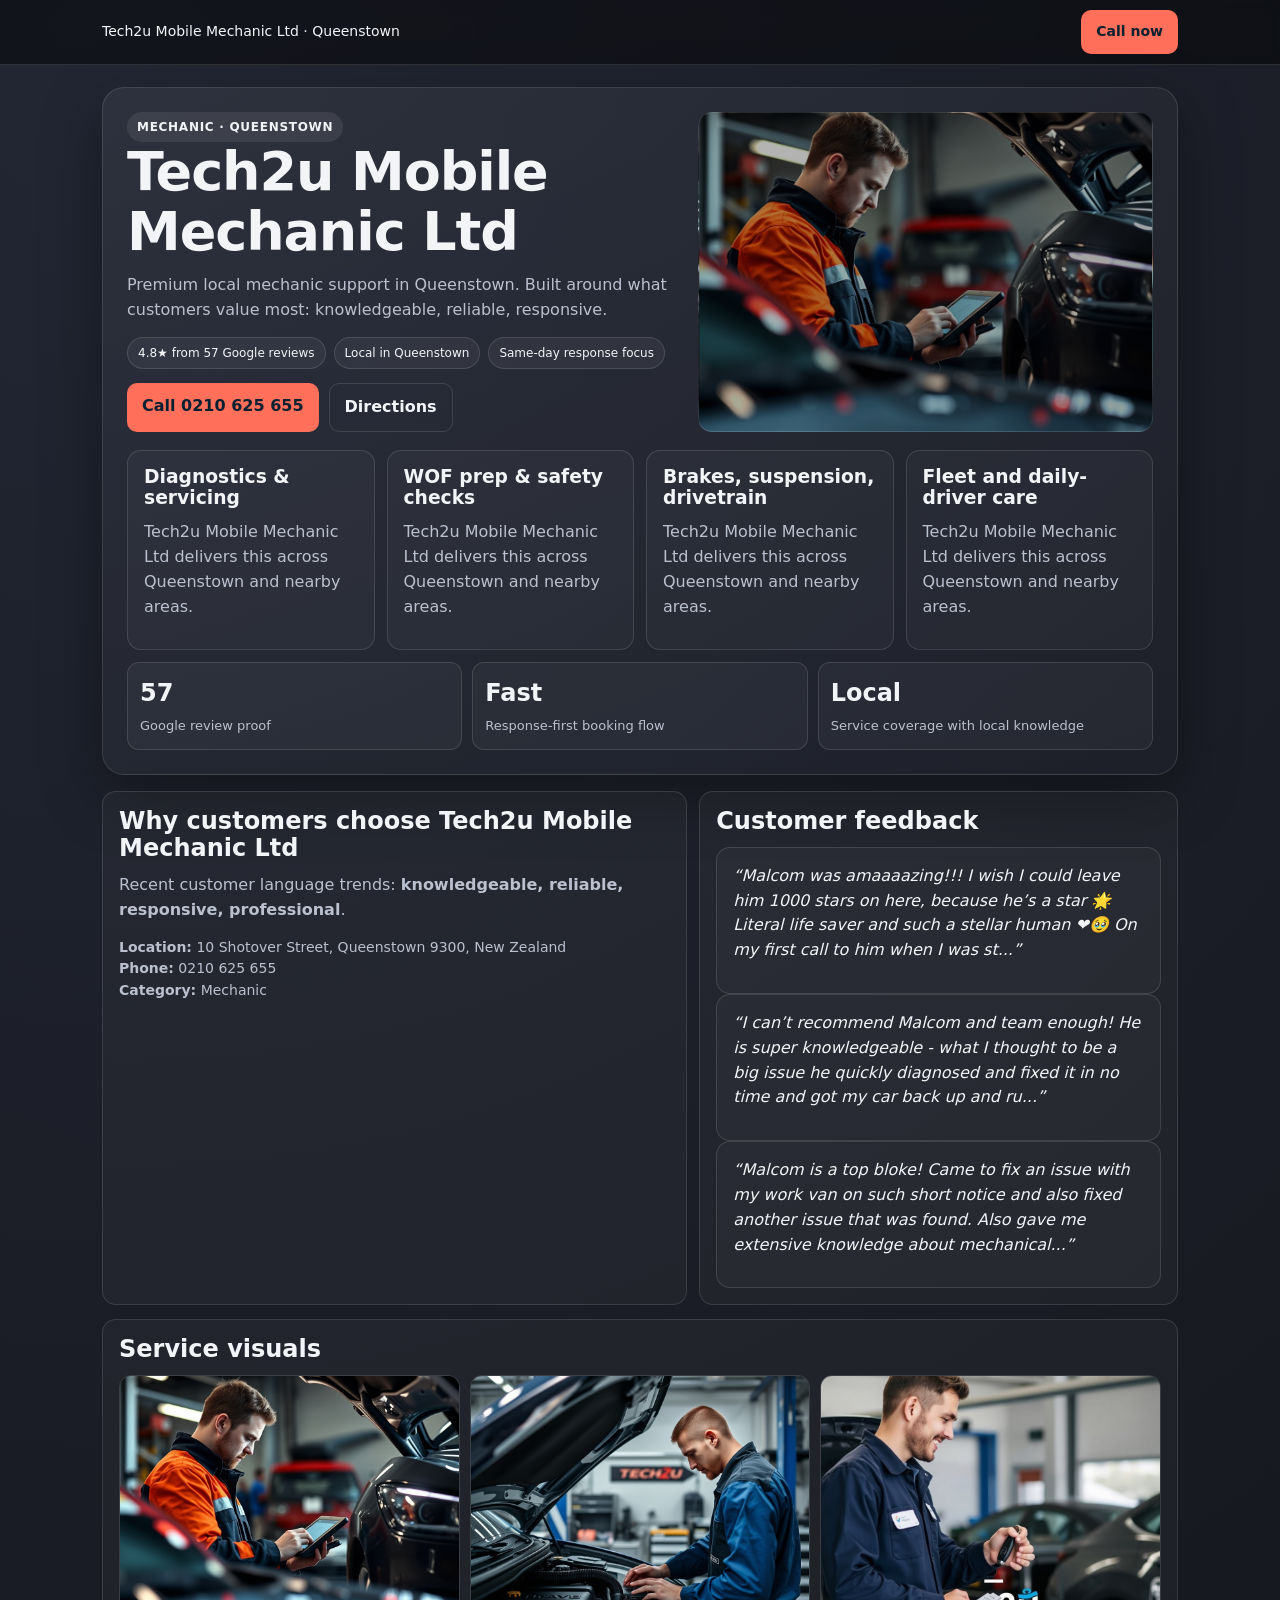
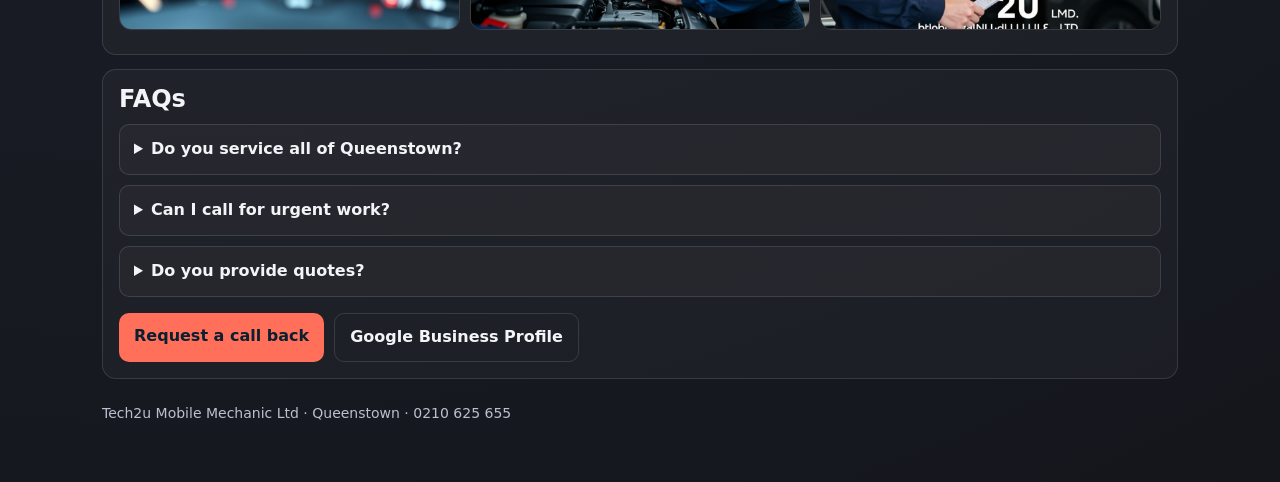
==== commit d596b485: "Publish Tech2u Cloudflare-generated demo site" ====
--- a/index.html
+++ b/index.html
@@ -1,663 +1,88 @@
 <!doctype html>
-<html lang="en-NZ">
+<html lang="en-NZ"> 
 <head>
   <meta charset="UTF-8" />
-  <meta name="viewport" content="width=device-width, initial-scale=1.0" />
-  <title>Tin Goose Cafe Alexandra NZ | Coffee, Brunch & Cafe Hours</title>
-  <meta name="description" content="Tin Goose Cafe in Alexandra, NZ — coffee, brunch, cabinet food, and friendly local service. Open daily 6:00am–4:00pm. Call 03 448 5995." />
-  <meta name="robots" content="index,follow,max-image-preview:large" />
-  <link rel="canonical" href="https://fallengaming21-stack.github.io/central-otago-site-sample/" />
-  <meta property="og:title" content="Tin Goose Cafe Alexandra NZ | Coffee, Brunch & Cafe Hours" />
-  <meta property="og:description" content="Modern Alexandra cafe with 4.5★ from 506+ ratings. Coffee, brunch, and friendly local service." />
-  <meta property="og:type" content="website" />
-  <meta property="og:site_name" content="Tin Goose Cafe" />
-  <meta property="og:locale" content="en_NZ" />
-  <meta property="og:url" content="https://fallengaming21-stack.github.io/central-otago-site-sample/" />
-  <meta property="og:image" content="https://fallengaming21-stack.github.io/central-otago-site-sample/assets/photos/hero.webp" />
-  <meta name="twitter:card" content="summary_large_image" />
-  <meta name="twitter:title" content="Tin Goose Cafe Alexandra NZ" />
-  <meta name="twitter:description" content="Coffee, brunch, and casual dining in Alexandra." />
-  <meta name="twitter:image" content="https://fallengaming21-stack.github.io/central-otago-site-sample/assets/photos/hero.webp" />
-  <link rel="preload" as="image" href="assets/photos/cabinet.webp" />
-
+  <meta name="viewport" content="width=device-width,initial-scale=1" />
+  <title>Tech2u Mobile Mechanic Ltd | Mechanic Queenstown</title>
+  <meta name="description" content="Tech2u Mobile Mechanic Ltd in Queenstown. Diagnostics & servicing, wof prep & safety checks, and more. Call 0210 625 655 for bookings." />
+  <meta name="theme-color" content="#14161c" />
+  <link rel="icon" type="image/svg+xml" href="assets/favicon.svg" />
   <style>
-    .skip-link{position:absolute;left:-9999px;top:auto;width:1px;height:1px;overflow:hidden}
-    .skip-link:focus{left:12px;top:12px;width:auto;height:auto;padding:10px 14px;background:#fff;color:#111;border-radius:8px;z-index:999}
-    :root {
-      --primary: #2F211A;
-      --primary-deep: #241913;
-      --bg-cream: #F7F2EA;
-      --surface: #E9DDCF;
-      --taupe: #B9A999;
-      --text-secondary: #6E6257;
-      --text-high: #1F1B18;
-      --accent: #B5793E;
-      --accent-soft: #D5A66D;
-      --success: #3F6B57;
-
-      --radius-sm: 8px;
-      --radius-md: 12px;
-      --radius-lg: 20px;
-      --radius-hero: 28px;
-      --content-width: 1120px;
-
-      --ease-standard: cubic-bezier(0.22, 0.61, 0.36, 1);
-      --shadow-desktop: 0 14px 34px rgba(31, 27, 24, 0.12);
-    }
-
-    * { box-sizing: border-box; }
-
-    html, body {
-      margin: 0;
-      padding: 0;
-      background: var(--bg-cream);
-      color: var(--text-high);
-      font-family: "Inter", "Avenir Next", "Segoe UI", "Helvetica Neue", Arial, sans-serif;
-      font-size: 16px;
-      line-height: 1.6;
-      scroll-behavior: smooth;
-    }
-
-    img { max-width: 100%; display: block; }
-
-    .container {
-      width: min(var(--content-width), calc(100% - 40px));
-      margin: 0 auto;
-    }
-
-    section { padding: 48px 0; }
-
-    h1, h2, h3 {
-      margin: 0 0 16px;
-      color: var(--text-high);
-      font-family: "Cormorant Garamond", "Iowan Old Style", "Times New Roman", serif;
-      font-weight: 500;
-      line-height: 1.15;
-    }
-
-    h1 { font-size: clamp(1.85rem, 4.2vw, 2.35rem); letter-spacing: -0.01em; }
-    h2 { font-size: clamp(1.75rem, 4.2vw, 2.15rem); }
-    h3 { font-size: clamp(1.25rem, 3vw, 1.5rem); }
-
-    p { margin: 0 0 16px; color: var(--text-secondary); }
-
-    .eyebrow {
-      display: inline-block;
-      margin-bottom: 12px;
-      padding: 4px 10px;
-      border-radius: 999px;
-      background: rgba(181, 121, 62, 0.14);
-      color: var(--primary);
-      font-size: 14px;
-      font-weight: 600;
-      letter-spacing: 0.02em;
-      text-transform: uppercase;
-    }
-
-    .btn-row {
-      display: flex;
-      flex-wrap: wrap;
-      gap: 12px;
-      margin-top: 20px;
-    }
-
-    .btn {
-      display: inline-flex;
-      align-items: center;
-      justify-content: center;
-      min-height: 44px;
-      padding: 10px 18px;
-      border-radius: 10px;
-      border: 1.5px solid transparent;
-      text-decoration: none;
-      font-weight: 600;
-      transition: transform 180ms var(--ease-standard), background-color 220ms var(--ease-standard), color 220ms var(--ease-standard), border-color 220ms var(--ease-standard);
-    }
-
-    .btn:focus-visible {
-      outline: 3px solid var(--accent-soft);
-      outline-offset: 2px;
-    }
-
-    a:focus-visible, button:focus-visible, summary:focus-visible, input:focus-visible, textarea:focus-visible, select:focus-visible {
-      outline: 3px solid var(--accent-soft);
-      outline-offset: 2px;
-      border-radius: 8px;
-    }
-
-    .btn-primary {
-      background: var(--primary);
-      color: var(--bg-cream);
-    }
-
-    .btn-primary:hover { background: var(--primary-deep); transform: translateY(-1px); }
-
-    .btn-secondary {
-      border-color: var(--primary);
-      color: var(--primary);
-      background: transparent;
-    }
-
-    .btn-secondary:hover { background: rgba(47,33,26,0.06); transform: translateY(-1px); }
-
-    .hero {
-      padding-top: 18px;
-      min-height: auto;
-      background: linear-gradient(180deg, #f8f2e8 0%, #f7f2ea 60%, #f3ebe1 100%);
-      position: relative;
-      overflow: hidden;
-    }
-
-    .hero-grid {
-      display: grid;
-      gap: 14px;
-      align-items: center;
-    }
-
-    .hero-card {
-      background: rgba(255,255,255,0.62);
-      border: 1px solid rgba(47,33,26,0.16);
-      border-radius: var(--radius-hero);
-      padding: 18px;
-      backdrop-filter: blur(3px);
-      box-shadow: 0 18px 40px rgba(31,27,24,.14);
-    }
-
-    .rating-chip {
-      display: inline-flex;
-      align-items: center;
-      gap: 8px;
-      margin-top: 16px;
-      padding: 6px 12px;
-      border-radius: 999px;
-      background: rgba(181, 121, 62, 0.16);
-      color: var(--primary);
-      font-weight: 600;
-      font-size: 14px;
-    }
-
-    .hero-visual {
-      aspect-ratio: 4 / 3;
-      position: relative;
-      border-radius: var(--radius-hero);
-      border: 1px solid rgba(47,33,26,0.14);
-      background:
-        radial-gradient(circle at 20% 20%, rgba(213,166,109,0.35), transparent 38%),
-        radial-gradient(circle at 70% 70%, rgba(47,33,26,0.15), transparent 42%),
-        linear-gradient(145deg, #f2e7d8, #ddc7af);
-      display: grid;
-      place-items: center;
-      color: var(--primary);
-      text-align: center;
-      padding: 20px;
-    }
-
-    .hero-visual small { color: #f2e8dc; font-size: 14px; }
-
-    .proof-strip {
-      background: linear-gradient(180deg, #ece2d6, #e7dacb);
-      border-top: 1px solid rgba(47,33,26,0.14);
-      border-bottom: 1px solid rgba(47,33,26,0.14);
-    }
-
-    .proof-items {
-      display: grid;
-      gap: 12px;
-      text-align: center;
-    }
-
-    .proof-item {
-      padding: 13px 12px;
-      border-radius: var(--radius-sm);
-      background: rgba(255,255,255,0.55);
-      border: 1px solid rgba(47,33,26,0.1);
-      color: var(--primary);
-      font-weight: 600;
-    }
-
-    .grid-3, .grid-4 {
-      display: grid;
-      gap: 16px;
-    }
-
-    .card {
-      background: linear-gradient(180deg, #faf5ee, #f6efe5);
-      border: 1px solid rgba(47,33,26,0.14);
-      border-radius: var(--radius-md);
-      padding: 20px;
-    }
-
-    .icon {
-      width: 36px;
-      height: 36px;
-      border-radius: 50%;
-      background: rgba(181,121,62,0.18);
-      color: var(--primary);
-      display: inline-grid;
-      place-items: center;
-      font-size: 18px;
-      margin-bottom: 12px;
-    }
-
-    .gallery-grid {
-      display: grid;
-      gap: 12px;
-      grid-template-columns: repeat(2, 1fr);
-    }
-
-    .gallery-tile {
-      aspect-ratio: 4 / 3;
-      border-radius: 16px;
-      border: 1px solid rgba(47,33,26,0.14);
-      background: linear-gradient(135deg, #ead8c3, #d8bea2);
-      position: relative;
-      overflow: hidden;
-      box-shadow: 0 6px 16px rgba(31,27,24,.10);
-    }
-
-    .gallery-photo{
-      position:absolute;
-      inset:0;
-      width:100%;
-      height:100%;
-      object-fit:cover;
-      object-position:center;
-      border-radius:14px;
-      filter:saturate(1.05) contrast(1.03);
-      transition: transform 260ms var(--ease-standard), filter 260ms var(--ease-standard);
-    }
-
-    .gallery-tile:hover .gallery-photo{
-      transform: scale(1.03);
-      filter:saturate(1.1) contrast(1.05);
-    }
-
-    .visit-grid {
-      display: grid;
-      gap: 16px;
-    }
-
-    .map-placeholder {
-      min-height: 220px;
-      border-radius: var(--radius-lg);
-      border: 1px dashed rgba(47,33,26,0.35);
-      background: rgba(255,255,255,0.5);
-      display: grid;
-      place-items: center;
-      text-align: center;
-      padding: 20px;
-      color: var(--text-secondary);
-    }
-
-    details {
-      border: 1px solid rgba(47,33,26,0.14);
-      background: #fbf7f1;
-      border-radius: var(--radius-sm);
-      padding: 14px 16px;
-    }
-
-    details + details { margin-top: 12px; }
-
-    summary {
-      cursor: pointer;
-      font-weight: 600;
-      color: var(--primary);
-    }
-
-    .final-cta {
-      background: var(--primary);
-      color: var(--bg-cream);
-      border-radius: var(--radius-lg);
-      padding: 28px;
-      border: 1px solid rgba(47,33,26,0.14);
-    }
-
-    .final-cta p, .final-cta h2 { color: var(--bg-cream); }
-
-    footer {
-      border-top: 1px solid rgba(47,33,26,0.14);
-      padding: 28px 0 40px;
-      color: var(--text-secondary);
-      font-size: 14px;
-    }
-
-    .reveal {
-      opacity: 0;
-      transform: translateY(12px);
-      transition: opacity 420ms var(--ease-standard), transform 420ms var(--ease-standard);
-      will-change: opacity, transform;
-    }
-
-    .reveal.in {
-      opacity: 1;
-      transform: translateY(0);
-    }
-
-    
-    .mobile-cta{position:fixed;left:10px;right:10px;bottom:max(10px, env(safe-area-inset-bottom));z-index:90;display:none;gap:10px;background:rgba(7,18,35,.92);border:1px solid rgba(255,255,255,.15);padding:10px;border-radius:12px;backdrop-filter:blur(6px)}
-    .mobile-cta a{flex:1;text-align:center;padding:11px 10px;border-radius:10px;font-weight:700;text-decoration:none}
-    .mobile-cta .call{background:var(--brand);color:#fff}
-    .mobile-cta .dir{background:#fff;color:#1f1b18}
-
-    @media (max-width: 720px){ .mobile-cta{display:flex;} body{padding-bottom:76px;} }
-
-    @media (min-width: 700px) {
-      section { padding: 56px 0; }
-      .container { width: min(var(--content-width), calc(100% - 56px)); }
-      .proof-items { grid-template-columns: repeat(3, 1fr); }
-      .grid-3 { grid-template-columns: repeat(3, 1fr); }
-      .grid-4 { grid-template-columns: repeat(2, 1fr); }
-      .hero-grid { grid-template-columns: 1.05fr 0.95fr; }
-      .visit-grid { grid-template-columns: 1fr 1fr; }
-      .gallery-grid { grid-template-columns: repeat(3, 1fr); }
-    }
-
-    @media (min-width: 1000px) {
-      section { padding: 68px 0; }
-      .container { width: min(var(--content-width), calc(100% - 80px)); }
-      .grid-4 { grid-template-columns: repeat(4, 1fr); }
-      .card:hover { transform: translateY(-2px); border-color: rgba(47,33,26,.24); }
-      .card { transition: transform 180ms var(--ease-standard), box-shadow 220ms var(--ease-standard), border-color 220ms var(--ease-standard); box-shadow: var(--shadow-desktop); }
-    }
-
-    @media (prefers-reduced-motion: reduce) {
-      html { scroll-behavior: auto; }
-      .reveal, .btn, .card { transition: none !important; }
-      .reveal { opacity: 1; transform: none; }
-    }
+    :root{--bg:#14161c;--bg-soft:#232734;--ink:#f3f4f7;--muted:#bbc0cf;--brand:#ff6f5a;--brand-soft:#ff9c8e;--accent:#8fb0ff;--line:rgba(255,255,255,.12);}
+    *{box-sizing:border-box} body{margin:0;font-family:'Segoe UI',Inter,system-ui,sans-serif;background:radial-gradient(circle at 10% 0,var(--bg-soft),var(--bg));color:var(--ink);line-height:1.55;position:relative}
+    body::before{content:'';position:fixed;inset:0;pointer-events:none;background-image:radial-gradient(rgba(255,255,255,.03) 1px, transparent 1px);background-size:3px 3px;opacity:.2;mix-blend-mode:soft-light}
+    .topbar{position:sticky;top:0;z-index:40;background:rgba(0,0,0,.45);backdrop-filter:blur(6px);border-bottom:1px solid var(--line)}
+    .topbar .in{max-width:1120px;margin:auto;padding:10px 22px;display:flex;justify-content:space-between;gap:10px;align-items:center;font-size:14px}
+    .wrap{max-width:1120px;margin:auto;padding:22px} h1,h2,h3{line-height:1.1;margin:0 0 12px} h1{font-size:clamp(30px,5vw,54px);letter-spacing:-.02em} p{margin:0 0 14px;color:var(--muted)}
+    .hero{padding:24px;border:1px solid var(--line);background:linear-gradient(160deg,rgba(255,255,255,.05),rgba(255,255,255,.01));border-radius:22px;box-shadow:0 20px 60px rgba(0,0,0,.35)}
+    .hero-grid{display:grid;gap:14px;grid-template-columns:1.1fr .9fr;align-items:stretch}
+    .hero-visual{border:1px solid var(--line);border-radius:14px;min-height:260px;background:linear-gradient(135deg,rgba(255,255,255,.06),rgba(255,255,255,.02));background-size:cover;background-position:center}
+    .badge{display:inline-block;padding:6px 10px;border-radius:999px;background:rgba(255,255,255,.08);font-weight:700;font-size:12px;letter-spacing:.06em;text-transform:uppercase}
+    .actions{display:flex;gap:10px;flex-wrap:wrap;margin-top:14px} .btn{display:inline-block;padding:11px 15px;border-radius:10px;text-decoration:none;font-weight:700}
+    .btn-main{background:var(--brand);color:#082030} .btn-alt{border:1px solid var(--line);color:var(--ink)}
+    .chips{display:flex;gap:8px;flex-wrap:wrap;margin-top:12px} .chip{font-size:12px;padding:6px 10px;border-radius:999px;border:1px solid var(--line);background:rgba(255,255,255,.05);color:var(--ink)}
+    .grid{display:grid;gap:12px;margin-top:18px} .services{grid-template-columns:repeat(auto-fit,minmax(220px,1fr))}
+    .card{padding:16px;border-radius:14px;border:1px solid var(--line);background:rgba(255,255,255,.03)} .quote p{font-style:italic;color:var(--ink)}
+    .split{display:grid;gap:12px;grid-template-columns:1.1fr .9fr;margin-top:16px} .kv{font-size:14px}
+    .gallery{display:grid;gap:10px;grid-template-columns:repeat(3,1fr);margin-top:10px}
+    .tile{margin:0} .tile img{width:100%;aspect-ratio:4/3;object-fit:cover;border-radius:12px;border:1px solid var(--line)}
+    .proof-grid{display:grid;grid-template-columns:repeat(3,1fr);gap:10px;margin-top:12px}
+    .proof{border:1px solid var(--line);border-radius:12px;padding:12px;background:rgba(255,255,255,.04)}
+    .proof strong{display:block;font-size:24px;color:var(--ink)} .proof span{font-size:13px;color:var(--muted)}
+    details{padding:12px 14px;border:1px solid var(--line);border-radius:10px;background:rgba(255,255,255,.03)} details+details{margin-top:10px} summary{cursor:pointer;font-weight:700}
+    .footer{padding:24px 0 36px;color:var(--muted);font-size:14px}
+    @media (max-width:860px){.split,.hero-grid{grid-template-columns:1fr}.gallery,.proof-grid{grid-template-columns:1fr}}
   </style>
-
-  <script type="application/ld+json">
-{
-  "@context": "https://schema.org",
-  "@type": "CafeOrCoffeeShop",
-  "name": "Tin Goose Cafe",
-  "telephone": "03 448 5995",
-  "address": {
-    "@type": "PostalAddress",
-    "streetAddress": "22 Centennial Avenue",
-    "addressLocality": "Alexandra",
-    "postalCode": "9320",
-    "addressCountry": "NZ"
-  },
-  "aggregateRating": {
-    "@type": "AggregateRating",
-    "ratingValue": "4.5",
-    "reviewCount": "506"
-  },
-  "url": "https://fallengaming21-stack.github.io/central-otago-site-sample/",
-  "sameAs": [
-    "https://maps.google.com/?cid=2731913836006545641&g_mp=Cidnb29nbGUubWFwcy5wbGFjZXMudjEuUGxhY2VzLlNlYXJjaFRleHQQAhgEIAA"
-  ],
-  "openingHoursSpecification": [
-    {
-      "@type": "OpeningHoursSpecification",
-      "dayOfWeek": "Monday",
-      "opens": "6:00 AM",
-      "closes": "4:00 PM"
-    },
-    {
-      "@type": "OpeningHoursSpecification",
-      "dayOfWeek": "Tuesday",
-      "opens": "6:00 AM",
-      "closes": "4:00 PM"
-    },
-    {
-      "@type": "OpeningHoursSpecification",
-      "dayOfWeek": "Wednesday",
-      "opens": "6:00 AM",
-      "closes": "4:00 PM"
-    },
-    {
-      "@type": "OpeningHoursSpecification",
-      "dayOfWeek": "Thursday",
-      "opens": "6:00 AM",
-      "closes": "4:00 PM"
-    },
-    {
-      "@type": "OpeningHoursSpecification",
-      "dayOfWeek": "Friday",
-      "opens": "6:00 AM",
-      "closes": "4:00 PM"
-    },
-    {
-      "@type": "OpeningHoursSpecification",
-      "dayOfWeek": "Saturday",
-      "opens": "6:00 AM",
-      "closes": "4:00 PM"
-    },
-    {
-      "@type": "OpeningHoursSpecification",
-      "dayOfWeek": "Sunday",
-      "opens": "6:00 AM",
-      "closes": "4:00 PM"
-    }
-  ]
-}
-  </script>
-
-  <script type="application/ld+json">
-{
-  "@context": "https://schema.org",
-  "@type": "FAQPage",
-  "mainEntity": [
-    {
-      "@type": "Question",
-      "name": "Where is Tin Goose Cafe located?",
-      "acceptedAnswer": {
-        "@type": "Answer",
-        "text": "Tin Goose Cafe is at 22 Centennial Avenue, Alexandra, New Zealand."
-      }
-    },
-    {
-      "@type": "Question",
-      "name": "How can I contact Tin Goose Cafe?",
-      "acceptedAnswer": {
-        "@type": "Answer",
-        "text": "Call Tin Goose Cafe on 03 448 5995."
-      }
-    },
-    {
-      "@type": "Question",
-      "name": "What are Tin Goose Cafe opening hours?",
-      "acceptedAnswer": {
-        "@type": "Answer",
-        "text": "Open daily from 6:00 AM to 4:00 PM."
-      }
-    }
-  ]
-}
-  </script>
+  <script type="application/ld+json">{"@context": "https://schema.org", "@type": "AutoRepair", "name": "Tech2u Mobile Mechanic Ltd", "telephone": "0210 625 655", "address": {"@type": "PostalAddress", "streetAddress": "10 Shotover Street, Queenstown 9300, New Zealand", "addressLocality": "Queenstown", "addressCountry": "NZ"}, "areaServed": ["Central Otago", "Queenstown Lakes"], "url": "https://maps.google.com/?cid=17246064466305905215&g_mp=Cidnb29nbGUubWFwcy5wbGFjZXMudjEuUGxhY2VzLlNlYXJjaFRleHQQAhgEIAA", "sameAs": ["https://maps.google.com/?cid=17246064466305905215&g_mp=Cidnb29nbGUubWFwcy5wbGFjZXMudjEuUGxhY2VzLlNlYXJjaFRleHQQAhgEIAA"], "aggregateRating": {"@type": "AggregateRating", "ratingValue": "4.8", "reviewCount": "57"}}</script>
 </head>
 <body>
-  <a href="#main-content" class="skip-link">Skip to main content</a>
-  
-  <nav class="top-nav" aria-label="Primary">
-    <div class="container" style="display:flex;gap:14px;flex-wrap:wrap;padding:10px 0">
-      <a href="#main-content">Skip to content</a>
-      <a href="#reviews">Reviews</a>
-      <a href="#faq">FAQ</a>
-      <a href="tel:034485995">Call</a>
-      <a href="https://maps.google.com/?q=22+Centennial+Avenue+Alexandra+New+Zealand" target="_blank" rel="noopener noreferrer">Directions</a>
-    </div>
-  </nav>
+  <div class="topbar"><div class="in"><span>Tech2u Mobile Mechanic Ltd · Queenstown</span><a class="btn btn-main" href="tel:+64210625655">Call now</a></div></div>
+  <main class="wrap"> 
+    <section class="hero">
+      <div class="hero-grid">
+        <div>
+          <span class="badge">Mechanic · Queenstown</span>
+          <h1>Tech2u Mobile Mechanic Ltd</h1>
+          <p>Premium local mechanic support in Queenstown. Built around what customers value most: knowledgeable, reliable, responsive.</p>
+          <div class="chips"><span class='chip'>4.8★ from 57 Google reviews</span><span class='chip'>Local in Queenstown</span><span class='chip'>Same-day response focus</span></div>
+          <div class="actions">
+            <a class="btn btn-main" href="tel:+64210625655">Call 0210 625 655</a>
+            <a class="btn btn-alt" href="https://maps.google.com/?cid=17246064466305905215&g_mp=Cidnb29nbGUubWFwcy5wbGFjZXMudjEuUGxhY2VzLlNlYXJjaFRleHQQAhgEIAA" target="_blank" rel="noopener noreferrer">Directions</a>
+          </div>
+        </div>
+        <div class='hero-visual' style="background-image:linear-gradient(145deg,rgba(0,0,0,.28),rgba(0,0,0,.38)),url('assets/photos/image-1.png');"></div>
+      </div>
+      <div class="grid services"><article class='card'><h3>Diagnostics & servicing</h3><p>Tech2u Mobile Mechanic Ltd delivers this across Queenstown and nearby areas.</p></article><article class='card'><h3>WOF prep & safety checks</h3><p>Tech2u Mobile Mechanic Ltd delivers this across Queenstown and nearby areas.</p></article><article class='card'><h3>Brakes, suspension, drivetrain</h3><p>Tech2u Mobile Mechanic Ltd delivers this across Queenstown and nearby areas.</p></article><article class='card'><h3>Fleet and daily-driver care</h3><p>Tech2u Mobile Mechanic Ltd delivers this across Queenstown and nearby areas.</p></article></div>
+      <div class="proof-grid"><article class='proof'><strong>57</strong><span>Google review proof</span></article><article class='proof'><strong>Fast</strong><span>Response-first booking flow</span></article><article class='proof'><strong>Local</strong><span>Service coverage with local knowledge</span></article></div>
+    </section>
 
-  <header class="hero">
-    <div class="container hero-grid">
-      <div class="hero-card reveal">
-        <span class="eyebrow">Tin Goose Cafe · Alexandra</span>
-        <h1>Tin Goose Cafe Alexandra — Premium Coffee, Brunch, and Local Favourites</h1>
-        <p>Tin Goose Cafe on Centennial Avenue is a go-to local spot for coffee catch-ups, relaxed breakfasts, and casual lunches — with the warm, welcoming feel you want in a neighbourhood café.</p>
-        <div class="btn-row">
-          <a class="btn btn-primary" href="https://maps.google.com/?q=22+Centennial+Avenue+Alexandra+New+Zealand" target="_blank" rel="noopener noreferrer" aria-label="Get directions to Tin Goose Cafe in Alexandra">Get Directions</a>
-          <a class="btn btn-secondary" href="tel:034485995" aria-label="Call Tin Goose Cafe on 03 448 5995">Call 03 448 5995</a>
-        </div>
-        <div class="rating-chip" aria-label="Google rating">⭐ Rated 4.5 on Google</div>
+    <section class="split">
+      <article class="card">
+        <h2>Why customers choose Tech2u Mobile Mechanic Ltd</h2>
+        <p>Recent customer language trends: <strong>knowledgeable, reliable, responsive, professional</strong>.</p>
+        <p class="kv"><strong>Location:</strong> 10 Shotover Street, Queenstown 9300, New Zealand<br/><strong>Phone:</strong> 0210 625 655<br/><strong>Category:</strong> Mechanic</p>
+      </article>
+      <article class="card">
+        <h2>Customer feedback</h2>
+        <article class='card quote'><p>“Malcom was amaaaazing!!! I wish I could leave him 1000 stars on here, because he’s a star 🌟 Literal life saver and such a stellar human ❤️🥹 On my first call to him when I was st...”</p></article><article class='card quote'><p>“I can’t recommend Malcom and team enough! He is super knowledgeable - what I thought to be a big issue he quickly diagnosed and fixed it in no time and got my car back up and ru...”</p></article><article class='card quote'><p>“Malcom is a top bloke! Came to fix an issue with my work van on such short notice and also fixed another issue that was found. Also gave me extensive knowledge about mechanical...”</p></article>
+      </article>
+    </section>
+
+    <section class="card" style="margin-top:14px">
+      <h2>Service visuals</h2>
+      <div class="gallery"><figure class='tile'><img src='assets/photos/image-1.png' alt='Tech2u Mobile Mechanic Ltd service image 1' loading='lazy'/></figure><figure class='tile'><img src='assets/photos/image-2.png' alt='Tech2u Mobile Mechanic Ltd service image 2' loading='lazy'/></figure><figure class='tile'><img src='assets/photos/image-3.png' alt='Tech2u Mobile Mechanic Ltd service image 3' loading='lazy'/></figure></div>
+    </section>
+
+    <section class="card" style="margin-top:14px">
+      <h2>FAQs</h2>
+      <details><summary>Do you service all of Queenstown?</summary><p>Yes — Tech2u Mobile Mechanic Ltd supports jobs throughout Queenstown and surrounding areas.</p></details><details><summary>Can I call for urgent work?</summary><p>Call 0210 625 655 and the team will confirm the fastest available slot.</p></details><details><summary>Do you provide quotes?</summary><p>Yes — jobs are scoped clearly upfront so there are no surprises.</p></details>
+      <div class="actions" style="margin-top:16px">
+        <a class="btn btn-main" href="tel:+64210625655">Request a call back</a>
+        <a class="btn btn-alt" href="https://maps.google.com/?cid=17246064466305905215&g_mp=Cidnb29nbGUubWFwcy5wbGFjZXMudjEuUGxhY2VzLlNlYXJjaFRleHQQAhgEIAA" target="_blank" rel="noopener noreferrer">Google Business Profile</a>
       </div>
-      <div class="hero-visual reveal" role="img" aria-label="Tin Goose Cafe exterior concept image" style="background-image:linear-gradient(140deg, rgba(7,16,29,.10), rgba(7,16,29,.22)), url('assets/photos/exterior.webp'); background-size:cover; background-position:center;"></div>
-    </div>
-  </header>
+    </section>
 
-  <main id="main-content">
-  <section class="proof-strip" aria-label="Social proof">
-    <div class="container proof-items reveal">
-      <div class="proof-item">Rated 4.5 stars</div>
-      <div class="proof-item">22 Centennial Avenue, Alexandra</div>
-      <div class="proof-item">Category: Cafe</div>
-    </div>
-  </section>
-
-  <section>
-    <div class="container">
-      <span class="eyebrow reveal">Why Tin Goose</span>
-      <h2 class="reveal">A calm, quality-first cafe experience</h2>
-      <div class="grid-4">
-        <article class="card reveal">
-          <div class="icon" aria-hidden="true">☕</div>
-          <h3>Coffee Done Right</h3>
-          <p>Dependable quality from morning cup to afternoon pick-me-up in a relaxed local setting.</p>
-        </article>
-        <article class="card reveal">
-          <div class="icon" aria-hidden="true">🍳</div>
-          <h3>Breakfast & Brunch</h3>
-          <p>Simple, satisfying sit-down meals that suit catch-ups, family time, and easy mornings.</p>
-        </article>
-        <article class="card reveal">
-          <div class="icon" aria-hidden="true">🥗</div>
-          <h3>Casual Lunches</h3>
-          <p>Convenient midday dining for locals, workers nearby, and visitors passing through Alexandra.</p>
-        </article>
-        <article class="card reveal">
-          <div class="icon" aria-hidden="true">🙂</div>
-          <h3>Friendly Atmosphere</h3>
-          <p>A welcoming pace and true neighbourhood-cafe feel that people return to.</p>
-        </article>
-      </div>
-    </div>
-  </section>
-
-  <section>
-    <div class="container">
-      <span class="eyebrow reveal">Menu Highlights</span>
-      <h2 class="reveal">What to expect</h2>
-      <div class="grid-4">
-        <article class="card reveal"><h3>Coffee</h3><p>Well-reviewed coffee service from early morning, with fast turnaround even during busy periods.</p></article>
-        <article class="card reveal"><h3>Brunch</h3><p>Relaxed dine-in brunch options in a spacious, modern setting frequently praised for atmosphere.</p></article>
-        <article class="card reveal"><h3>Cabinet</h3><p>Popular quick picks mentioned by customers include house-style scones and Southern cheese rolls.</p></article>
-        <article class="card reveal"><h3>Bakery & Toasted Options</h3><p>Guests regularly mention fresh, comforting options like toasted croissants and cafe classics.</p></article>
-      </div>
-    </div>
-  </section>
-
-  <section>
-    <div class="container">
-      <span class="eyebrow reveal">Gallery</span>
-      <h2 class="reveal">Venue atmosphere</h2>
-      <div class="gallery-grid">
-        <div class="gallery-tile reveal"><img class="gallery-photo" src="assets/photos/hero.webp" alt="Cafe interior concept" loading="lazy"/></div>
-        <div class="gallery-tile reveal"><img class="gallery-photo" src="assets/photos/coffee.webp" alt="Coffee and pastry concept" loading="lazy"/></div>
-        <div class="gallery-tile reveal"><img class="gallery-photo" src="assets/photos/brunch.webp" alt="Brunch table concept" loading="lazy"/></div>
-        <div class="gallery-tile reveal"><img class="gallery-photo" src="assets/photos/exterior.webp" alt="Cafe exterior concept" loading="lazy"/></div>
-        <div class="gallery-tile reveal"><img class="gallery-photo" src="assets/photos/cabinet.webp" alt="Cabinet and counter concept" loading="lazy"/></div>
-      </div>
-    </div>
-  </section>
-
-  <section>
-    <div class="container">
-      <span class="eyebrow reveal">Visit Tin Goose</span>
-      <h2 class="reveal">Plan your stop</h2>
-      <div class="visit-grid">
-        <article class="card reveal">
-          <h3>High-intent details</h3>
-          <p><strong>Name:</strong> Tin Goose Cafe</p>
-          <p><strong>Category:</strong> Cafe</p>
-          <p><strong>Address:</strong> 22 Centennial Avenue, Alexandra</p>
-          <p><strong>Phone:</strong> <a href="tel:034485995" aria-label="Call Tin Goose Cafe on 03 448 5995">03 448 5995</a></p>
-          <p><strong>Opening hours:</strong> Mon–Sun: 6:00 AM – 4:00 PM</p>
-          <p><strong>Parking/access:</strong> On-street and nearby parking in central Alexandra (confirm best spots with staff).</p>
-          <div class="btn-row">
-            <a class="btn btn-primary" href="https://maps.google.com/?q=22+Centennial+Avenue+Alexandra+New+Zealand" target="_blank" rel="noopener noreferrer" aria-label="Open map directions to Tin Goose Cafe">Get Directions</a>
-            <a class="btn btn-secondary" href="tel:034485995" aria-label="Phone Tin Goose Cafe before visiting">Phone Ahead</a>
-          </div>
-        </article>
-        <aside class="map-placeholder reveal" aria-label="Map and review highlights" style="padding:0;overflow:hidden">
-          <iframe title="Tin Goose Cafe map" src="https://www.google.com/maps?q=22+Centennial+Avenue+Alexandra+9320&output=embed" style="width:100%;height:100%;min-height:260px;border:0"></iframe>
-        </aside>
-      </div>
-    </div>
-  </section>
-
-
-  <section>
-    <div class="container">
-      <span class="eyebrow reveal">FAQ</span>
-      <h2 class="reveal">Before you visit</h2>
-      <div class="reveal">
-        <details>
-          <summary>Where is Tin Goose Cafe located?</summary>
-          <p>Tin Goose Cafe is at <strong>22 Centennial Avenue, Alexandra</strong>.</p>
-        </details>
-        <details>
-          <summary>What kind of cafe is Tin Goose Cafe?</summary>
-          <p>It is a <strong>local cafe</strong> focused on coffee and casual dine-in experiences.</p>
-        </details>
-        <details>
-          <summary>How can I contact Tin Goose Cafe?</summary>
-          <p>You can call <a href="tel:034485995"><strong>03 448 5995</strong></a>.</p>
-        </details>
-        <details>
-          <summary>Does Tin Goose Cafe have a website?</summary>
-          <p>A website is not currently listed. For now, call directly or visit in person.</p>
-        </details>
-        <details>
-          <summary>Is Tin Goose Cafe highly rated?</summary>
-          <p>Tin Goose Cafe has a <strong>4.5 rating</strong>.</p>
-        </details>
-      </div>
-    </div>
-  </section>
-
-  <section>
-    <div class="container final-cta reveal">
-      <h2>Ready for your next coffee break in Alexandra?</h2>
-      <p>Conveniently located on Centennial Avenue — easy for locals, workers nearby, and travellers passing through town.</p>
-      <div class="btn-row">
-        <a class="btn btn-primary" href="https://maps.google.com/?q=22+Centennial+Avenue+Alexandra+New+Zealand" target="_blank" rel="noopener noreferrer" aria-label="Plan your visit to Tin Goose Cafe in Alexandra" style="background:#F7F2EA;color:#2F211A;">Plan Your Visit</a>
-        <a class="btn btn-secondary" href="tel:034485995" aria-label="Call Tin Goose Cafe now" style="border-color:#F7F2EA;color:#F7F2EA;">Call 03 448 5995</a>
-      </div>
-    </div>
-  </section>
-
-  <footer>
-    <div class="container">
-      <strong>Tin Goose Cafe</strong><br />
-      22 Centennial Avenue, Alexandra · 03 448 5995<br />
-      Category: Cafe · Google rating: 4.5
-    </div>
-  </footer>
+    <div class="footer">Tech2u Mobile Mechanic Ltd · Queenstown · 0210 625 655</div>
   </main>
-
-  <script>
-    (function () {
-      if (window.matchMedia('(prefers-reduced-motion: reduce)').matches) return;
-      const io = new IntersectionObserver((entries) => {
-        entries.forEach((entry) => {
-          if (entry.isIntersecting) {
-            entry.target.classList.add('in');
-            io.unobserve(entry.target);
-          }
-        });
-      }, { threshold: 0.12 });
-
-      document.querySelectorAll('.reveal').forEach((el) => io.observe(el));
-    })();
-  </script>
-
-  <div class="mobile-cta" aria-label="Quick actions">
-    <a class="call" href="tel:034485995" aria-label="Call Tin Goose Cafe">Call now</a>
-    <a class="dir" href="https://maps.google.com/?cid=2731913836006545641&g_mp=Cidnb29nbGUubWFwcy5wbGFjZXMudjEuUGxhY2VzLlNlYXJjaFRleHQQAhgEIAA" aria-label="Open directions">Directions</a>
-  </div>
-
 </body>
-</html>
+</html>
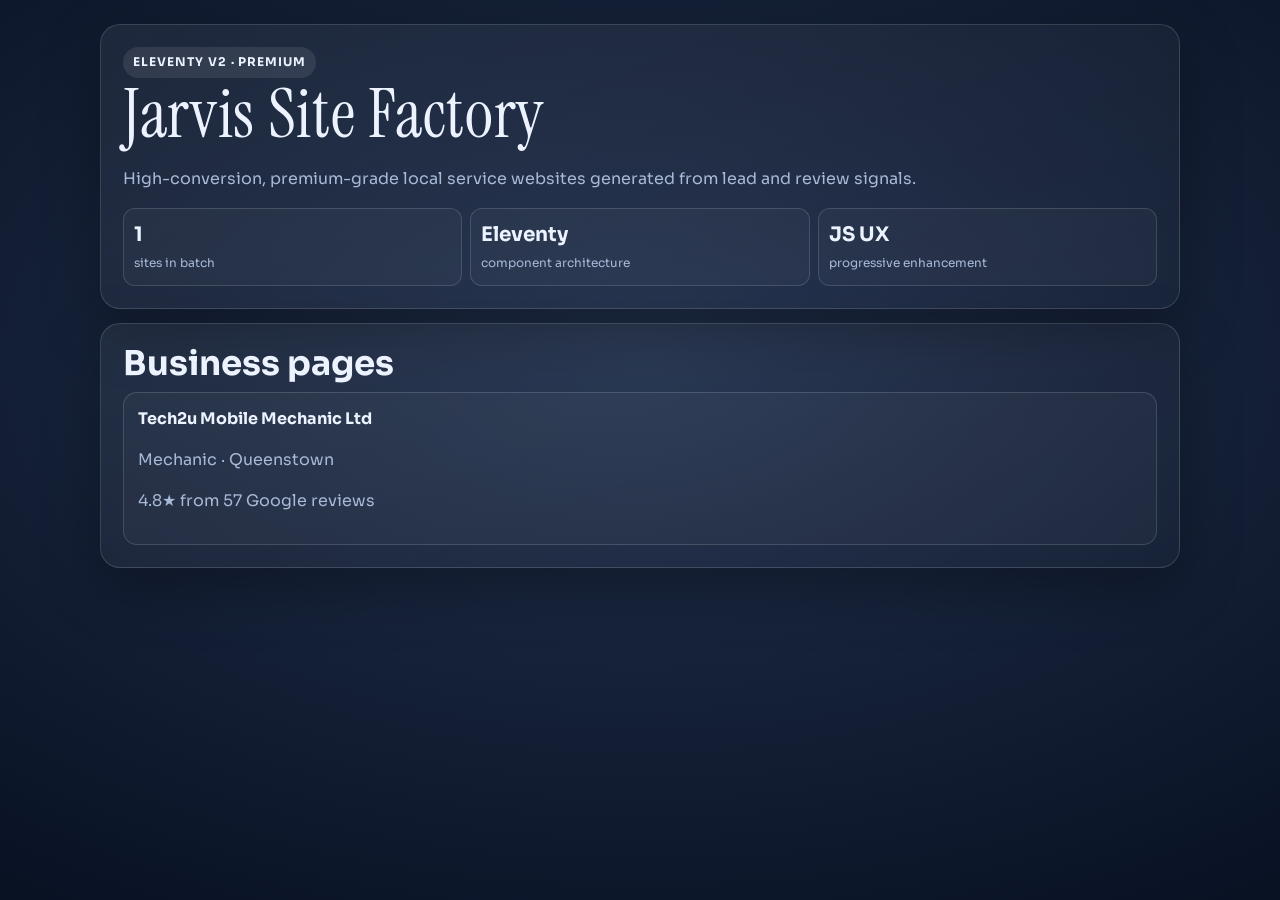
==== commit a951ec93: "Upgrade to premium Eleventy v2 architecture with JS interactions" ====
--- a/index.html
+++ b/index.html
@@ -1,88 +1,40 @@
 <!doctype html>
-<html lang="en-NZ"> 
+<html lang="en-NZ">
 <head>
-  <meta charset="UTF-8" />
-  <meta name="viewport" content="width=device-width,initial-scale=1" />
-  <title>Tech2u Mobile Mechanic Ltd | Mechanic Queenstown</title>
-  <meta name="description" content="Tech2u Mobile Mechanic Ltd in Queenstown. Diagnostics & servicing, wof prep & safety checks, and more. Call 0210 625 655 for bookings." />
-  <meta name="theme-color" content="#14161c" />
-  <link rel="icon" type="image/svg+xml" href="assets/favicon.svg" />
-  <style>
-    :root{--bg:#14161c;--bg-soft:#232734;--ink:#f3f4f7;--muted:#bbc0cf;--brand:#ff6f5a;--brand-soft:#ff9c8e;--accent:#8fb0ff;--line:rgba(255,255,255,.12);}
-    *{box-sizing:border-box} body{margin:0;font-family:'Segoe UI',Inter,system-ui,sans-serif;background:radial-gradient(circle at 10% 0,var(--bg-soft),var(--bg));color:var(--ink);line-height:1.55;position:relative}
-    body::before{content:'';position:fixed;inset:0;pointer-events:none;background-image:radial-gradient(rgba(255,255,255,.03) 1px, transparent 1px);background-size:3px 3px;opacity:.2;mix-blend-mode:soft-light}
-    .topbar{position:sticky;top:0;z-index:40;background:rgba(0,0,0,.45);backdrop-filter:blur(6px);border-bottom:1px solid var(--line)}
-    .topbar .in{max-width:1120px;margin:auto;padding:10px 22px;display:flex;justify-content:space-between;gap:10px;align-items:center;font-size:14px}
-    .wrap{max-width:1120px;margin:auto;padding:22px} h1,h2,h3{line-height:1.1;margin:0 0 12px} h1{font-size:clamp(30px,5vw,54px);letter-spacing:-.02em} p{margin:0 0 14px;color:var(--muted)}
-    .hero{padding:24px;border:1px solid var(--line);background:linear-gradient(160deg,rgba(255,255,255,.05),rgba(255,255,255,.01));border-radius:22px;box-shadow:0 20px 60px rgba(0,0,0,.35)}
-    .hero-grid{display:grid;gap:14px;grid-template-columns:1.1fr .9fr;align-items:stretch}
-    .hero-visual{border:1px solid var(--line);border-radius:14px;min-height:260px;background:linear-gradient(135deg,rgba(255,255,255,.06),rgba(255,255,255,.02));background-size:cover;background-position:center}
-    .badge{display:inline-block;padding:6px 10px;border-radius:999px;background:rgba(255,255,255,.08);font-weight:700;font-size:12px;letter-spacing:.06em;text-transform:uppercase}
-    .actions{display:flex;gap:10px;flex-wrap:wrap;margin-top:14px} .btn{display:inline-block;padding:11px 15px;border-radius:10px;text-decoration:none;font-weight:700}
-    .btn-main{background:var(--brand);color:#082030} .btn-alt{border:1px solid var(--line);color:var(--ink)}
-    .chips{display:flex;gap:8px;flex-wrap:wrap;margin-top:12px} .chip{font-size:12px;padding:6px 10px;border-radius:999px;border:1px solid var(--line);background:rgba(255,255,255,.05);color:var(--ink)}
-    .grid{display:grid;gap:12px;margin-top:18px} .services{grid-template-columns:repeat(auto-fit,minmax(220px,1fr))}
-    .card{padding:16px;border-radius:14px;border:1px solid var(--line);background:rgba(255,255,255,.03)} .quote p{font-style:italic;color:var(--ink)}
-    .split{display:grid;gap:12px;grid-template-columns:1.1fr .9fr;margin-top:16px} .kv{font-size:14px}
-    .gallery{display:grid;gap:10px;grid-template-columns:repeat(3,1fr);margin-top:10px}
-    .tile{margin:0} .tile img{width:100%;aspect-ratio:4/3;object-fit:cover;border-radius:12px;border:1px solid var(--line)}
-    .proof-grid{display:grid;grid-template-columns:repeat(3,1fr);gap:10px;margin-top:12px}
-    .proof{border:1px solid var(--line);border-radius:12px;padding:12px;background:rgba(255,255,255,.04)}
-    .proof strong{display:block;font-size:24px;color:var(--ink)} .proof span{font-size:13px;color:var(--muted)}
-    details{padding:12px 14px;border:1px solid var(--line);border-radius:10px;background:rgba(255,255,255,.03)} details+details{margin-top:10px} summary{cursor:pointer;font-weight:700}
-    .footer{padding:24px 0 36px;color:var(--muted);font-size:14px}
-    @media (max-width:860px){.split,.hero-grid{grid-template-columns:1fr}.gallery,.proof-grid{grid-template-columns:1fr}}
-  </style>
-  <script type="application/ld+json">{"@context": "https://schema.org", "@type": "AutoRepair", "name": "Tech2u Mobile Mechanic Ltd", "telephone": "0210 625 655", "address": {"@type": "PostalAddress", "streetAddress": "10 Shotover Street, Queenstown 9300, New Zealand", "addressLocality": "Queenstown", "addressCountry": "NZ"}, "areaServed": ["Central Otago", "Queenstown Lakes"], "url": "https://maps.google.com/?cid=17246064466305905215&g_mp=Cidnb29nbGUubWFwcy5wbGFjZXMudjEuUGxhY2VzLlNlYXJjaFRleHQQAhgEIAA", "sameAs": ["https://maps.google.com/?cid=17246064466305905215&g_mp=Cidnb29nbGUubWFwcy5wbGFjZXMudjEuUGxhY2VzLlNlYXJjaFRleHQQAhgEIAA"], "aggregateRating": {"@type": "AggregateRating", "ratingValue": "4.8", "reviewCount": "57"}}</script>
+  <meta charset="utf-8">
+  <meta name="viewport" content="width=device-width,initial-scale=1">
+  <title>Jarvis Premium Site Factory</title>
+  <link rel="preconnect" href="https://fonts.googleapis.com">
+  <link rel="preconnect" href="https://fonts.gstatic.com" crossorigin>
+  <link href="https://fonts.googleapis.com/css2?family=Instrument+Serif:ital@0;1&family=Sora:wght@300;400;500;600;700&display=swap" rel="stylesheet">
+  <link rel="stylesheet" href="/assets/css/site.css">
 </head>
-<body>
-  <div class="topbar"><div class="in"><span>Tech2u Mobile Mechanic Ltd · Queenstown</span><a class="btn btn-main" href="tel:+64210625655">Call now</a></div></div>
-  <main class="wrap"> 
-    <section class="hero">
-      <div class="hero-grid">
-        <div>
-          <span class="badge">Mechanic · Queenstown</span>
-          <h1>Tech2u Mobile Mechanic Ltd</h1>
-          <p>Premium local mechanic support in Queenstown. Built around what customers value most: knowledgeable, reliable, responsive.</p>
-          <div class="chips"><span class='chip'>4.8★ from 57 Google reviews</span><span class='chip'>Local in Queenstown</span><span class='chip'>Same-day response focus</span></div>
-          <div class="actions">
-            <a class="btn btn-main" href="tel:+64210625655">Call 0210 625 655</a>
-            <a class="btn btn-alt" href="https://maps.google.com/?cid=17246064466305905215&g_mp=Cidnb29nbGUubWFwcy5wbGFjZXMudjEuUGxhY2VzLlNlYXJjaFRleHQQAhgEIAA" target="_blank" rel="noopener noreferrer">Directions</a>
-          </div>
-        </div>
-        <div class='hero-visual' style="background-image:linear-gradient(145deg,rgba(0,0,0,.28),rgba(0,0,0,.38)),url('assets/photos/image-1.png');"></div>
-      </div>
-      <div class="grid services"><article class='card'><h3>Diagnostics & servicing</h3><p>Tech2u Mobile Mechanic Ltd delivers this across Queenstown and nearby areas.</p></article><article class='card'><h3>WOF prep & safety checks</h3><p>Tech2u Mobile Mechanic Ltd delivers this across Queenstown and nearby areas.</p></article><article class='card'><h3>Brakes, suspension, drivetrain</h3><p>Tech2u Mobile Mechanic Ltd delivers this across Queenstown and nearby areas.</p></article><article class='card'><h3>Fleet and daily-driver care</h3><p>Tech2u Mobile Mechanic Ltd delivers this across Queenstown and nearby areas.</p></article></div>
-      <div class="proof-grid"><article class='proof'><strong>57</strong><span>Google review proof</span></article><article class='proof'><strong>Fast</strong><span>Response-first booking flow</span></article><article class='proof'><strong>Local</strong><span>Service coverage with local knowledge</span></article></div>
-    </section>
-
-    <section class="split">
-      <article class="card">
-        <h2>Why customers choose Tech2u Mobile Mechanic Ltd</h2>
-        <p>Recent customer language trends: <strong>knowledgeable, reliable, responsive, professional</strong>.</p>
-        <p class="kv"><strong>Location:</strong> 10 Shotover Street, Queenstown 9300, New Zealand<br/><strong>Phone:</strong> 0210 625 655<br/><strong>Category:</strong> Mechanic</p>
-      </article>
-      <article class="card">
-        <h2>Customer feedback</h2>
-        <article class='card quote'><p>“Malcom was amaaaazing!!! I wish I could leave him 1000 stars on here, because he’s a star 🌟 Literal life saver and such a stellar human ❤️🥹 On my first call to him when I was st...”</p></article><article class='card quote'><p>“I can’t recommend Malcom and team enough! He is super knowledgeable - what I thought to be a big issue he quickly diagnosed and fixed it in no time and got my car back up and ru...”</p></article><article class='card quote'><p>“Malcom is a top bloke! Came to fix an issue with my work van on such short notice and also fixed another issue that was found. Also gave me extensive knowledge about mechanical...”</p></article>
-      </article>
-    </section>
-
-    <section class="card" style="margin-top:14px">
-      <h2>Service visuals</h2>
-      <div class="gallery"><figure class='tile'><img src='assets/photos/image-1.png' alt='Tech2u Mobile Mechanic Ltd service image 1' loading='lazy'/></figure><figure class='tile'><img src='assets/photos/image-2.png' alt='Tech2u Mobile Mechanic Ltd service image 2' loading='lazy'/></figure><figure class='tile'><img src='assets/photos/image-3.png' alt='Tech2u Mobile Mechanic Ltd service image 3' loading='lazy'/></figure></div>
-    </section>
-
-    <section class="card" style="margin-top:14px">
-      <h2>FAQs</h2>
-      <details><summary>Do you service all of Queenstown?</summary><p>Yes — Tech2u Mobile Mechanic Ltd supports jobs throughout Queenstown and surrounding areas.</p></details><details><summary>Can I call for urgent work?</summary><p>Call 0210 625 655 and the team will confirm the fastest available slot.</p></details><details><summary>Do you provide quotes?</summary><p>Yes — jobs are scoped clearly upfront so there are no surprises.</p></details>
-      <div class="actions" style="margin-top:16px">
-        <a class="btn btn-main" href="tel:+64210625655">Request a call back</a>
-        <a class="btn btn-alt" href="https://maps.google.com/?cid=17246064466305905215&g_mp=Cidnb29nbGUubWFwcy5wbGFjZXMudjEuUGxhY2VzLlNlYXJjaFRleHQQAhgEIAA" target="_blank" rel="noopener noreferrer">Google Business Profile</a>
+<body style="--accent:#8ab5ff;--accent2:#88ffe0;--bg:#070f20">
+  <main class="wrap">
+    <section class="shell" data-reveal>
+      <span class="badge">Eleventy v2 · Premium</span>
+      <h1>Jarvis Site Factory</h1>
+      <p class="lede">High-conversion, premium-grade local service websites generated from lead and review signals.</p>
+      <div class="stats" style="margin-top:10px">
+        <div><strong>1</strong><span>sites in batch</span></div>
+        <div><strong>Eleventy</strong><span>component architecture</span></div>
+        <div><strong>JS UX</strong><span>progressive enhancement</span></div>
       </div>
     </section>
 
-    <div class="footer">Tech2u Mobile Mechanic Ltd · Queenstown · 0210 625 655</div>
+    <section class="shell" data-reveal>
+      <h2>Business pages</h2>
+      <div class="cards">
+        
+        <a class="card" href="/tech2u-mobile-mechanic-ltd/" style="text-decoration:none;color:inherit">
+          <strong>Tech2u Mobile Mechanic Ltd</strong>
+          <p class="muted">Mechanic · Queenstown</p>
+          <p class="muted">4.8★ from 57 Google reviews</p>
+        </a>
+        
+      </div>
+    </section>
   </main>
+  <script src="/assets/js/site.js" defer></script>
 </body>
 </html>
--- a/assets/css/site.css
+++ b/assets/css/site.css
@@ -0,0 +1,26 @@
+:root{--bg:#081427;--panel:#0f1d34;--ink:#ecf3ff;--muted:#a9bad7;--line:rgba(255,255,255,.14);--accent:#6eb6ff;--accent2:#82ffd9;--mx:.5;--my:.4}
+*{box-sizing:border-box}html,body{margin:0}body{font-family:'Sora',system-ui,sans-serif;background:radial-gradient(1200px 700px at calc(var(--mx)*100%) calc(var(--my)*100%), color-mix(in srgb,var(--accent) 20%, transparent), transparent),var(--bg);color:var(--ink);line-height:1.55;min-height:100vh}
+.bg-noise{position:fixed;inset:0;pointer-events:none;opacity:.22;background-image:radial-gradient(rgba(255,255,255,.13) .8px, transparent .8px);background-size:3px 3px;mix-blend-mode:soft-light}
+.wrap{max-width:1120px;margin:0 auto;padding:24px 20px 96px}
+.shell{border:1px solid var(--line);background:linear-gradient(160deg,rgba(255,255,255,.06),rgba(255,255,255,.02));border-radius:20px;padding:22px;margin-bottom:14px;box-shadow:0 20px 60px rgba(0,0,0,.3)}
+.badge{display:inline-block;padding:6px 10px;border-radius:999px;background:rgba(255,255,255,.09);font-size:12px;font-weight:700;letter-spacing:.08em;text-transform:uppercase}
+h1,h2,h3{margin:0 0 10px;line-height:1.08}h1{font-family:'Instrument Serif',serif;font-size:clamp(36px,6vw,68px);font-weight:400;letter-spacing:.01em}
+h2{font-size:clamp(24px,3vw,34px)}
+.lede,.muted,p{color:var(--muted)}
+.hero{display:grid;grid-template-columns:1.1fr .9fr;gap:18px;align-items:stretch}
+.hero-art{position:relative;min-height:280px;border:1px solid var(--line);border-radius:16px;overflow:hidden;background:linear-gradient(130deg,rgba(255,255,255,.03),rgba(255,255,255,.01))}
+.orb{position:absolute;inset:auto -90px -100px auto;width:330px;height:330px;background:radial-gradient(circle at 40% 35%,var(--accent2),transparent 62%),radial-gradient(circle at 60% 60%,var(--accent),transparent 70%);filter:blur(8px);opacity:.7}
+.gridline{position:absolute;inset:0;background-image:linear-gradient(rgba(255,255,255,.08) 1px,transparent 1px),linear-gradient(90deg,rgba(255,255,255,.08) 1px,transparent 1px);background-size:28px 28px;mask:linear-gradient(transparent,black 20%,black 80%,transparent)}
+.actions{display:flex;gap:10px;flex-wrap:wrap;margin-top:14px}.btn{text-decoration:none;font-weight:700;padding:11px 15px;border-radius:10px;display:inline-block}.btn-main{background:linear-gradient(135deg,var(--accent),var(--accent2));color:#031523}.btn-alt{color:var(--ink);border:1px solid var(--line)}
+.chips{display:flex;gap:8px;flex-wrap:wrap;margin-top:12px}.chips span{font-size:12px;border:1px solid var(--line);border-radius:999px;padding:6px 10px;background:rgba(255,255,255,.04)}
+.cards{grid-template-columns:repeat(auto-fit,minmax(220px,1fr));display:grid;gap:10px}.card{border:1px solid var(--line);border-radius:14px;padding:14px;background:rgba(255,255,255,.03)}
+.section-head{display:flex;justify-content:space-between;align-items:end;gap:12px;margin-bottom:10px}
+.split{display:grid;grid-template-columns:1fr 1fr;gap:12px}.panel{border:1px solid var(--line);border-radius:14px;padding:14px;background:rgba(255,255,255,.03)}
+.keywords{font-family:'Instrument Serif',serif;font-size:28px;color:var(--ink)}
+.stats{display:grid;grid-template-columns:repeat(3,1fr);gap:8px}.stats div{border:1px solid var(--line);border-radius:12px;padding:10px;background:rgba(255,255,255,.03)}.stats strong{display:block;font-size:20px}.stats span{font-size:12px;color:var(--muted)}
+.quote-rail .quote-card{display:none}.quote-rail .quote-card.active{display:block;animation:fade .5s ease}
+.faq-grid{display:grid;gap:10px}details{border:1px solid var(--line);border-radius:12px;padding:12px;background:rgba(255,255,255,.03)}summary{cursor:pointer;font-weight:600}
+.mobile-cta{position:fixed;left:14px;right:14px;bottom:14px;z-index:50;background:linear-gradient(135deg,var(--accent),var(--accent2));color:#041422;text-decoration:none;padding:13px 16px;border-radius:12px;font-weight:800;text-align:center;transform:translateY(110%);transition:transform .25s ease}.mobile-cta.show{transform:translateY(0)}
+[data-reveal]{opacity:0;transform:translateY(14px);transition:opacity .55s ease,transform .55s ease}[data-reveal].is-in{opacity:1;transform:translateY(0)}
+@keyframes fade{from{opacity:0;transform:translateY(6px)}to{opacity:1;transform:none}}
+@media (max-width:900px){.hero,.split{grid-template-columns:1fr}.section-head{display:block}.wrap{padding-bottom:110px}}
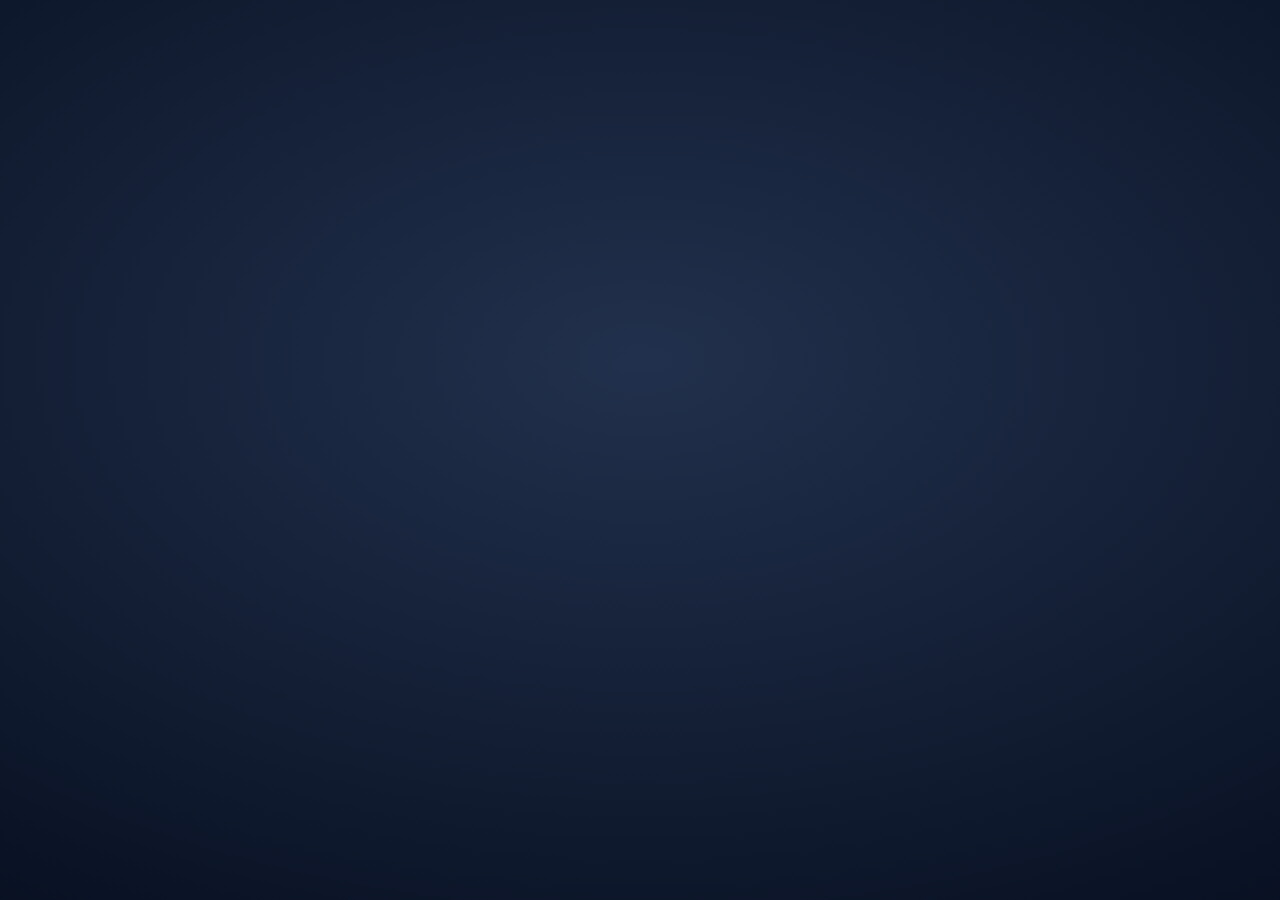
==== commit f11f34ad: "Fix GitHub Pages subpath asset URLs for Eleventy v2" ====
--- a/index.html
+++ b/index.html
@@ -26,7 +26,7 @@
       <h2>Business pages</h2>
       <div class="cards">
         
-        <a class="card" href="/tech2u-mobile-mechanic-ltd/" style="text-decoration:none;color:inherit">
+        <a class="card" href="/central-otago-site-sample/tech2u-mobile-mechanic-ltd/" style="text-decoration:none;color:inherit">
           <strong>Tech2u Mobile Mechanic Ltd</strong>
           <p class="muted">Mechanic · Queenstown</p>
           <p class="muted">4.8★ from 57 Google reviews</p>
@@ -35,6 +35,6 @@
       </div>
     </section>
   </main>
-  <script src="/assets/js/site.js" defer></script>
+  <script src="/central-otago-site-sample/assets/js/site.js" defer></script>
 </body>
 </html>
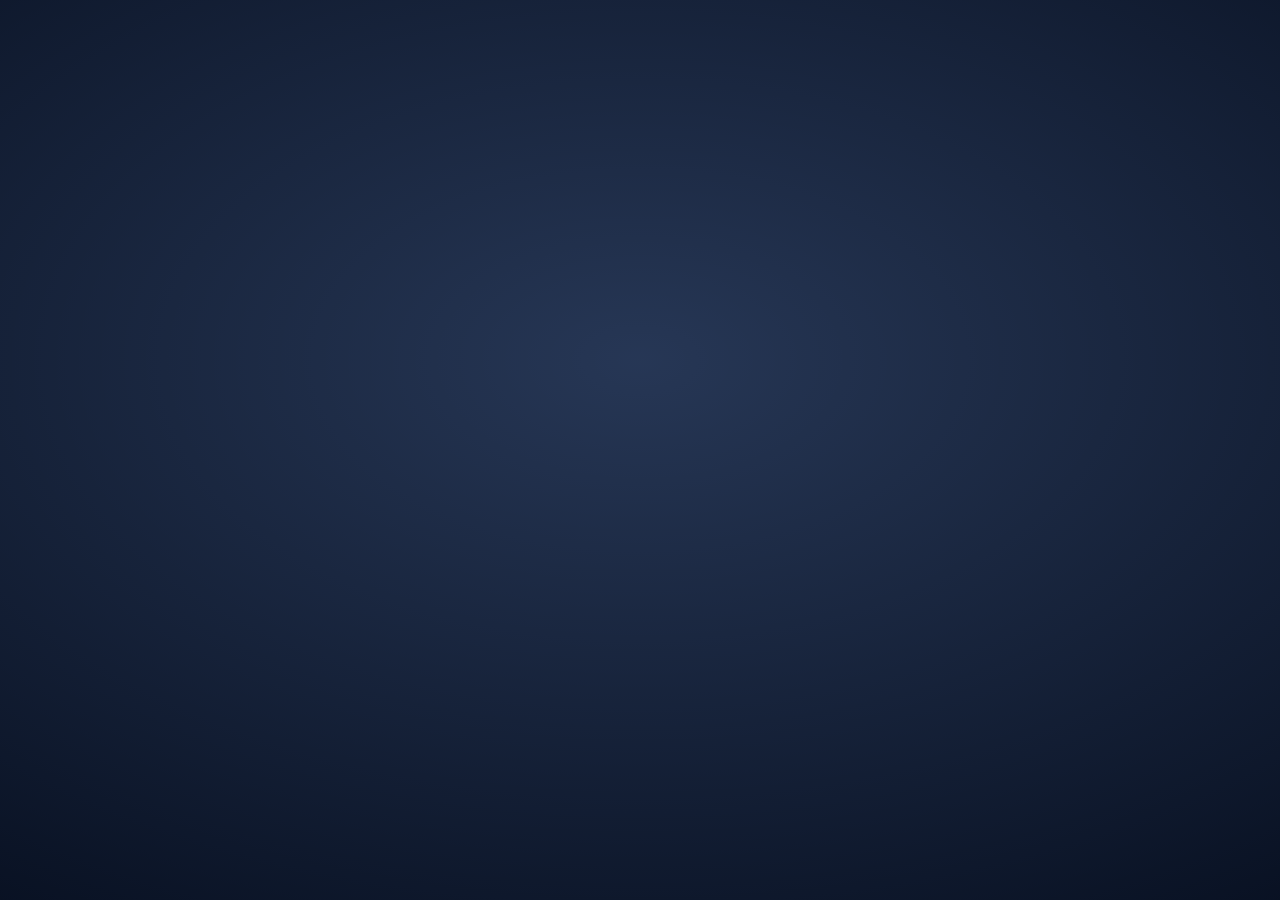
==== commit ccfd7e46: "Ship v5 brand depth: brand mark, case-study module, category/town pages" ====
--- a/index.html
+++ b/index.html
@@ -33,6 +33,10 @@
         </a>
         
       </div>
+      <div class="actions" style="margin-top:12px">
+        <a class="btn btn-alt" href="/central-otago-site-sample/category/mechanic/">Browse category pages</a>
+        <a class="btn btn-alt" href="/central-otago-site-sample/town/queenstown/">Browse town pages</a>
+      </div>
     </section>
   </main>
   <script src="/central-otago-site-sample/assets/js/site.js" defer></script>
--- a/assets/css/site.css
+++ b/assets/css/site.css
@@ -1,26 +1,29 @@
 :root{--bg:#081427;--panel:#0f1d34;--ink:#ecf3ff;--muted:#a9bad7;--line:rgba(255,255,255,.14);--accent:#6eb6ff;--accent2:#82ffd9;--mx:.5;--my:.4}
-*{box-sizing:border-box}html,body{margin:0}body{font-family:'Sora',system-ui,sans-serif;background:radial-gradient(1200px 700px at calc(var(--mx)*100%) calc(var(--my)*100%), color-mix(in srgb,var(--accent) 20%, transparent), transparent),var(--bg);color:var(--ink);line-height:1.55;min-height:100vh}
-.bg-noise{position:fixed;inset:0;pointer-events:none;opacity:.22;background-image:radial-gradient(rgba(255,255,255,.13) .8px, transparent .8px);background-size:3px 3px;mix-blend-mode:soft-light}
-.wrap{max-width:1120px;margin:0 auto;padding:24px 20px 96px}
+*{box-sizing:border-box}html,body{margin:0}body{font-family:'Manrope',system-ui,sans-serif;background:radial-gradient(1200px 700px at calc(var(--mx)*100%) calc(var(--my)*100%), color-mix(in srgb,var(--accent) 24%, transparent), transparent),var(--bg);color:var(--ink);line-height:1.55;min-height:100vh}
+.topbar{position:sticky;top:0;z-index:50;backdrop-filter:blur(10px);background:rgba(2,8,20,.55);border-bottom:1px solid var(--line)}.topbar-inner{max-width:1180px;margin:0 auto;padding:10px 20px;display:flex;justify-content:space-between;align-items:center;gap:12px}
+.brand-mark{display:flex;align-items:center}.brand-mark svg{height:38px;width:auto;color:var(--ink)}
+.wrap{max-width:1180px;margin:0 auto;padding:18px 20px 96px}
 .shell{border:1px solid var(--line);background:linear-gradient(160deg,rgba(255,255,255,.06),rgba(255,255,255,.02));border-radius:20px;padding:22px;margin-bottom:14px;box-shadow:0 20px 60px rgba(0,0,0,.3)}
 .badge{display:inline-block;padding:6px 10px;border-radius:999px;background:rgba(255,255,255,.09);font-size:12px;font-weight:700;letter-spacing:.08em;text-transform:uppercase}
-h1,h2,h3{margin:0 0 10px;line-height:1.08}h1{font-family:'Instrument Serif',serif;font-size:clamp(36px,6vw,68px);font-weight:400;letter-spacing:.01em}
-h2{font-size:clamp(24px,3vw,34px)}
+h1,h2,h3{margin:0 0 10px;line-height:1.08}h1{font-family:'Instrument Serif',serif;font-size:clamp(40px,7vw,76px);font-weight:400;letter-spacing:.01em}h2{font-size:clamp(24px,3vw,34px)}
 .lede,.muted,p{color:var(--muted)}
-.hero{display:grid;grid-template-columns:1.1fr .9fr;gap:18px;align-items:stretch}
-.hero-art{position:relative;min-height:280px;border:1px solid var(--line);border-radius:16px;overflow:hidden;background:linear-gradient(130deg,rgba(255,255,255,.03),rgba(255,255,255,.01))}
-.orb{position:absolute;inset:auto -90px -100px auto;width:330px;height:330px;background:radial-gradient(circle at 40% 35%,var(--accent2),transparent 62%),radial-gradient(circle at 60% 60%,var(--accent),transparent 70%);filter:blur(8px);opacity:.7}
-.gridline{position:absolute;inset:0;background-image:linear-gradient(rgba(255,255,255,.08) 1px,transparent 1px),linear-gradient(90deg,rgba(255,255,255,.08) 1px,transparent 1px);background-size:28px 28px;mask:linear-gradient(transparent,black 20%,black 80%,transparent)}
-.actions{display:flex;gap:10px;flex-wrap:wrap;margin-top:14px}.btn{text-decoration:none;font-weight:700;padding:11px 15px;border-radius:10px;display:inline-block}.btn-main{background:linear-gradient(135deg,var(--accent),var(--accent2));color:#031523}.btn-alt{color:var(--ink);border:1px solid var(--line)}
+.cinema{display:grid;grid-template-columns:1.05fr .95fr;gap:14px;margin-bottom:14px}.cinema-media{border:1px solid var(--line);border-radius:22px;min-height:460px;background:linear-gradient(135deg,rgba(255,255,255,.06),rgba(255,255,255,.02));background-size:cover;background-position:center;box-shadow:inset 0 -140px 180px rgba(0,0,0,.45)}.cinema-copy{border:1px solid var(--line);border-radius:22px;padding:24px;background:linear-gradient(160deg,rgba(255,255,255,.05),rgba(255,255,255,.01))}
+.actions{display:flex;gap:10px;flex-wrap:wrap;margin-top:14px}.btn{text-decoration:none;font-weight:800;padding:11px 15px;border-radius:10px;display:inline-block}.btn-main{background:linear-gradient(135deg,var(--accent),var(--accent2));color:#031523}.btn-alt{color:var(--ink);border:1px solid var(--line)}
 .chips{display:flex;gap:8px;flex-wrap:wrap;margin-top:12px}.chips span{font-size:12px;border:1px solid var(--line);border-radius:999px;padding:6px 10px;background:rgba(255,255,255,.04)}
+.gallery-grid{display:grid;grid-template-columns:repeat(3,1fr);gap:10px}.shot{margin:0}.shot img{width:100%;height:100%;aspect-ratio:4/3;object-fit:cover;border-radius:14px;border:1px solid var(--line)}
 .cards{grid-template-columns:repeat(auto-fit,minmax(220px,1fr));display:grid;gap:10px}.card{border:1px solid var(--line);border-radius:14px;padding:14px;background:rgba(255,255,255,.03)}
 .section-head{display:flex;justify-content:space-between;align-items:end;gap:12px;margin-bottom:10px}
 .split{display:grid;grid-template-columns:1fr 1fr;gap:12px}.panel{border:1px solid var(--line);border-radius:14px;padding:14px;background:rgba(255,255,255,.03)}
+.promise ul{margin:10px 0 0;padding-left:18px}.promise li{margin:6px 0;color:var(--muted)}
+.compare table{width:100%;border-collapse:collapse;font-size:14px}.compare th,.compare td{border-bottom:1px solid var(--line);padding:10px;text-align:left}.compare th{color:var(--ink)}
+.timeline{list-style:none;margin:0;padding:0;display:grid;gap:10px}.timeline li{display:grid;grid-template-columns:56px 1fr;gap:10px;align-items:start;padding:10px;border:1px solid var(--line);border-radius:12px;background:rgba(255,255,255,.025)}.timeline span{display:inline-grid;place-items:center;width:40px;height:40px;border-radius:10px;background:linear-gradient(145deg,var(--accent),var(--accent2));color:#051322;font-weight:800}
 .keywords{font-family:'Instrument Serif',serif;font-size:28px;color:var(--ink)}
 .stats{display:grid;grid-template-columns:repeat(3,1fr);gap:8px}.stats div{border:1px solid var(--line);border-radius:12px;padding:10px;background:rgba(255,255,255,.03)}.stats strong{display:block;font-size:20px}.stats span{font-size:12px;color:var(--muted)}
 .quote-rail .quote-card{display:none}.quote-rail .quote-card.active{display:block;animation:fade .5s ease}
-.faq-grid{display:grid;gap:10px}details{border:1px solid var(--line);border-radius:12px;padding:12px;background:rgba(255,255,255,.03)}summary{cursor:pointer;font-weight:600}
-.mobile-cta{position:fixed;left:14px;right:14px;bottom:14px;z-index:50;background:linear-gradient(135deg,var(--accent),var(--accent2));color:#041422;text-decoration:none;padding:13px 16px;border-radius:12px;font-weight:800;text-align:center;transform:translateY(110%);transition:transform .25s ease}.mobile-cta.show{transform:translateY(0)}
+.faq-grid{display:grid;gap:10px}details{border:1px solid var(--line);border-radius:12px;padding:12px;background:rgba(255,255,255,.03)}summary{cursor:pointer;font-weight:700}
+.cta-band{display:flex;justify-content:space-between;align-items:center;gap:16px;border:1px solid color-mix(in srgb,var(--accent) 35%, var(--line));background:linear-gradient(120deg,rgba(255,255,255,.08),rgba(255,255,255,.03));border-radius:18px;padding:18px 20px;margin-bottom:16px}
+.mobile-cta{position:fixed;left:14px;right:14px;bottom:14px;z-index:60;background:linear-gradient(135deg,var(--accent),var(--accent2));color:#041422;text-decoration:none;padding:13px 16px;border-radius:12px;font-weight:800;text-align:center;transform:translateY(110%);transition:transform .25s ease}.mobile-cta.show{transform:translateY(0)}
 [data-reveal]{opacity:0;transform:translateY(14px);transition:opacity .55s ease,transform .55s ease}[data-reveal].is-in{opacity:1;transform:translateY(0)}
 @keyframes fade{from{opacity:0;transform:translateY(6px)}to{opacity:1;transform:none}}
-@media (max-width:900px){.hero,.split{grid-template-columns:1fr}.section-head{display:block}.wrap{padding-bottom:110px}}
+@media (max-width:980px){.cinema,.split,.cta-band{grid-template-columns:1fr;display:block}.cinema-media{min-height:290px}.gallery-grid{grid-template-columns:1fr 1fr}}
+@media (max-width:680px){.gallery-grid{grid-template-columns:1fr}.wrap{padding-bottom:112px}}
